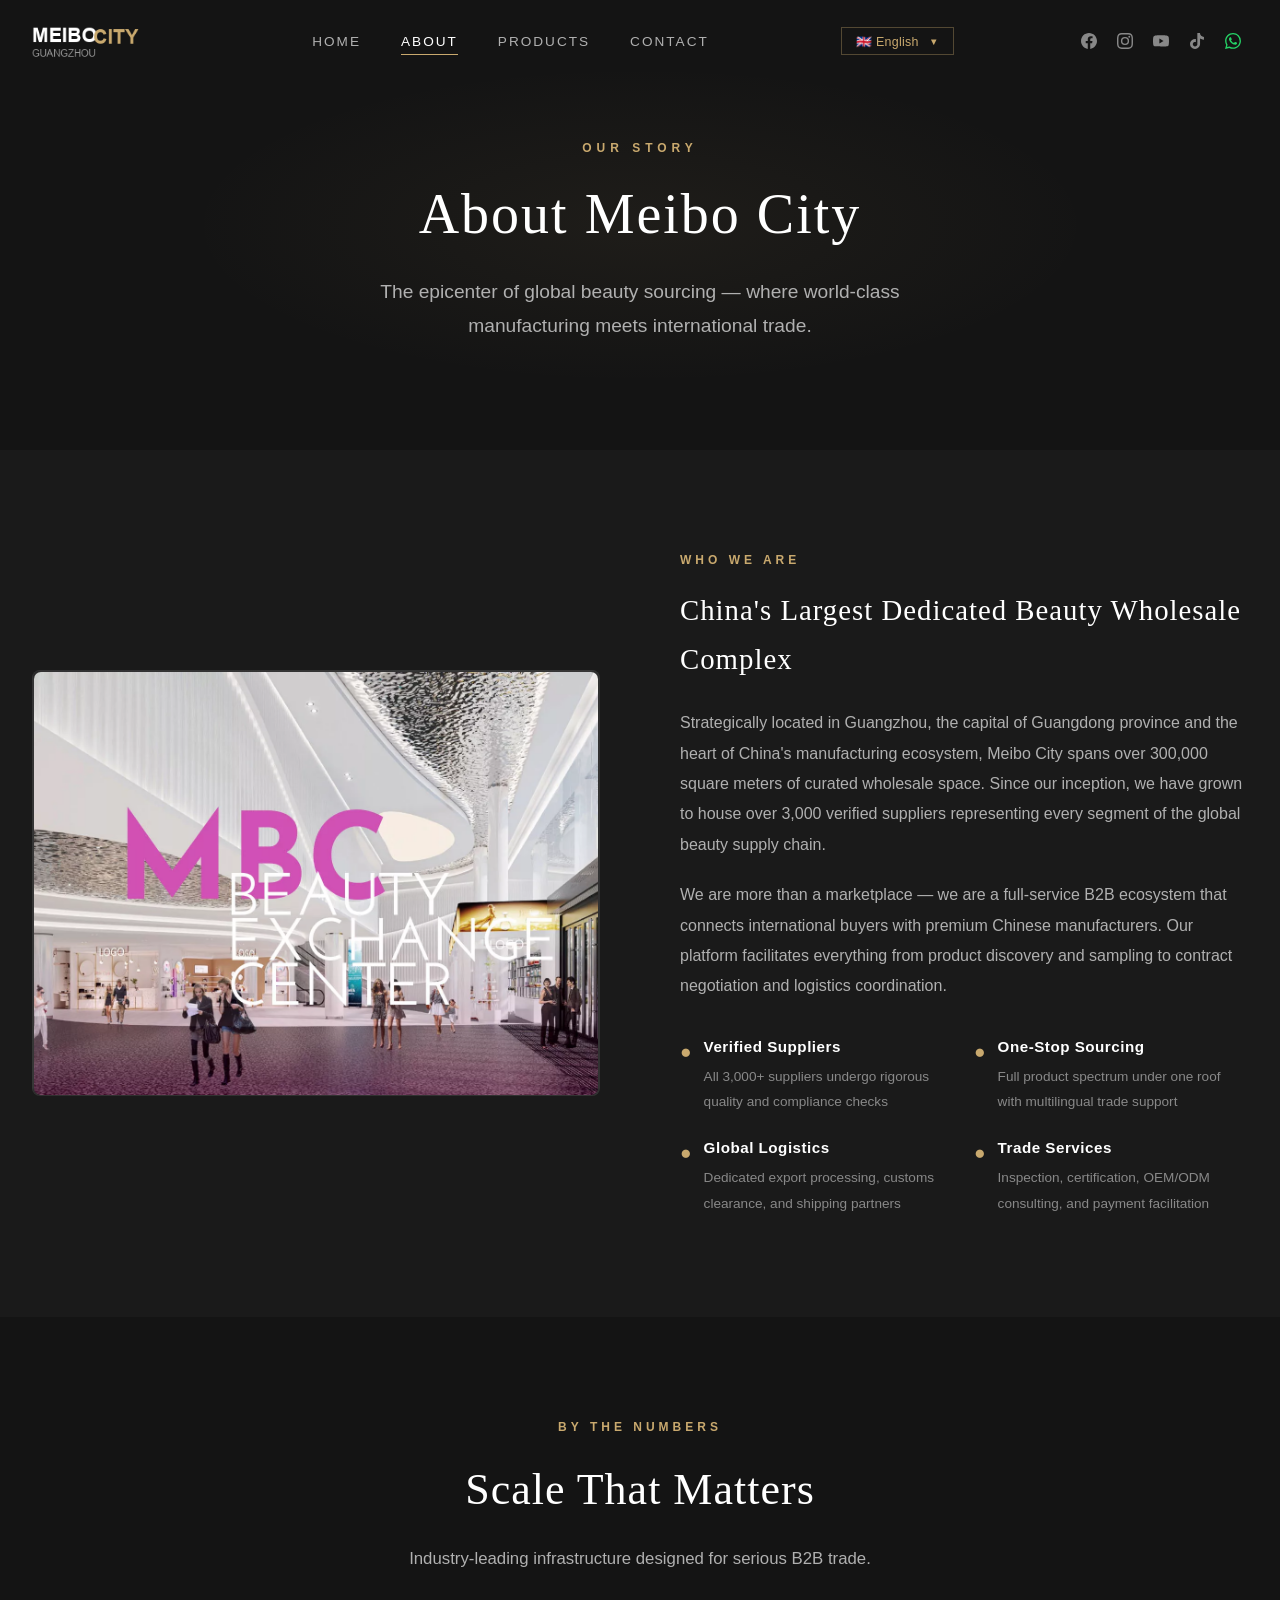
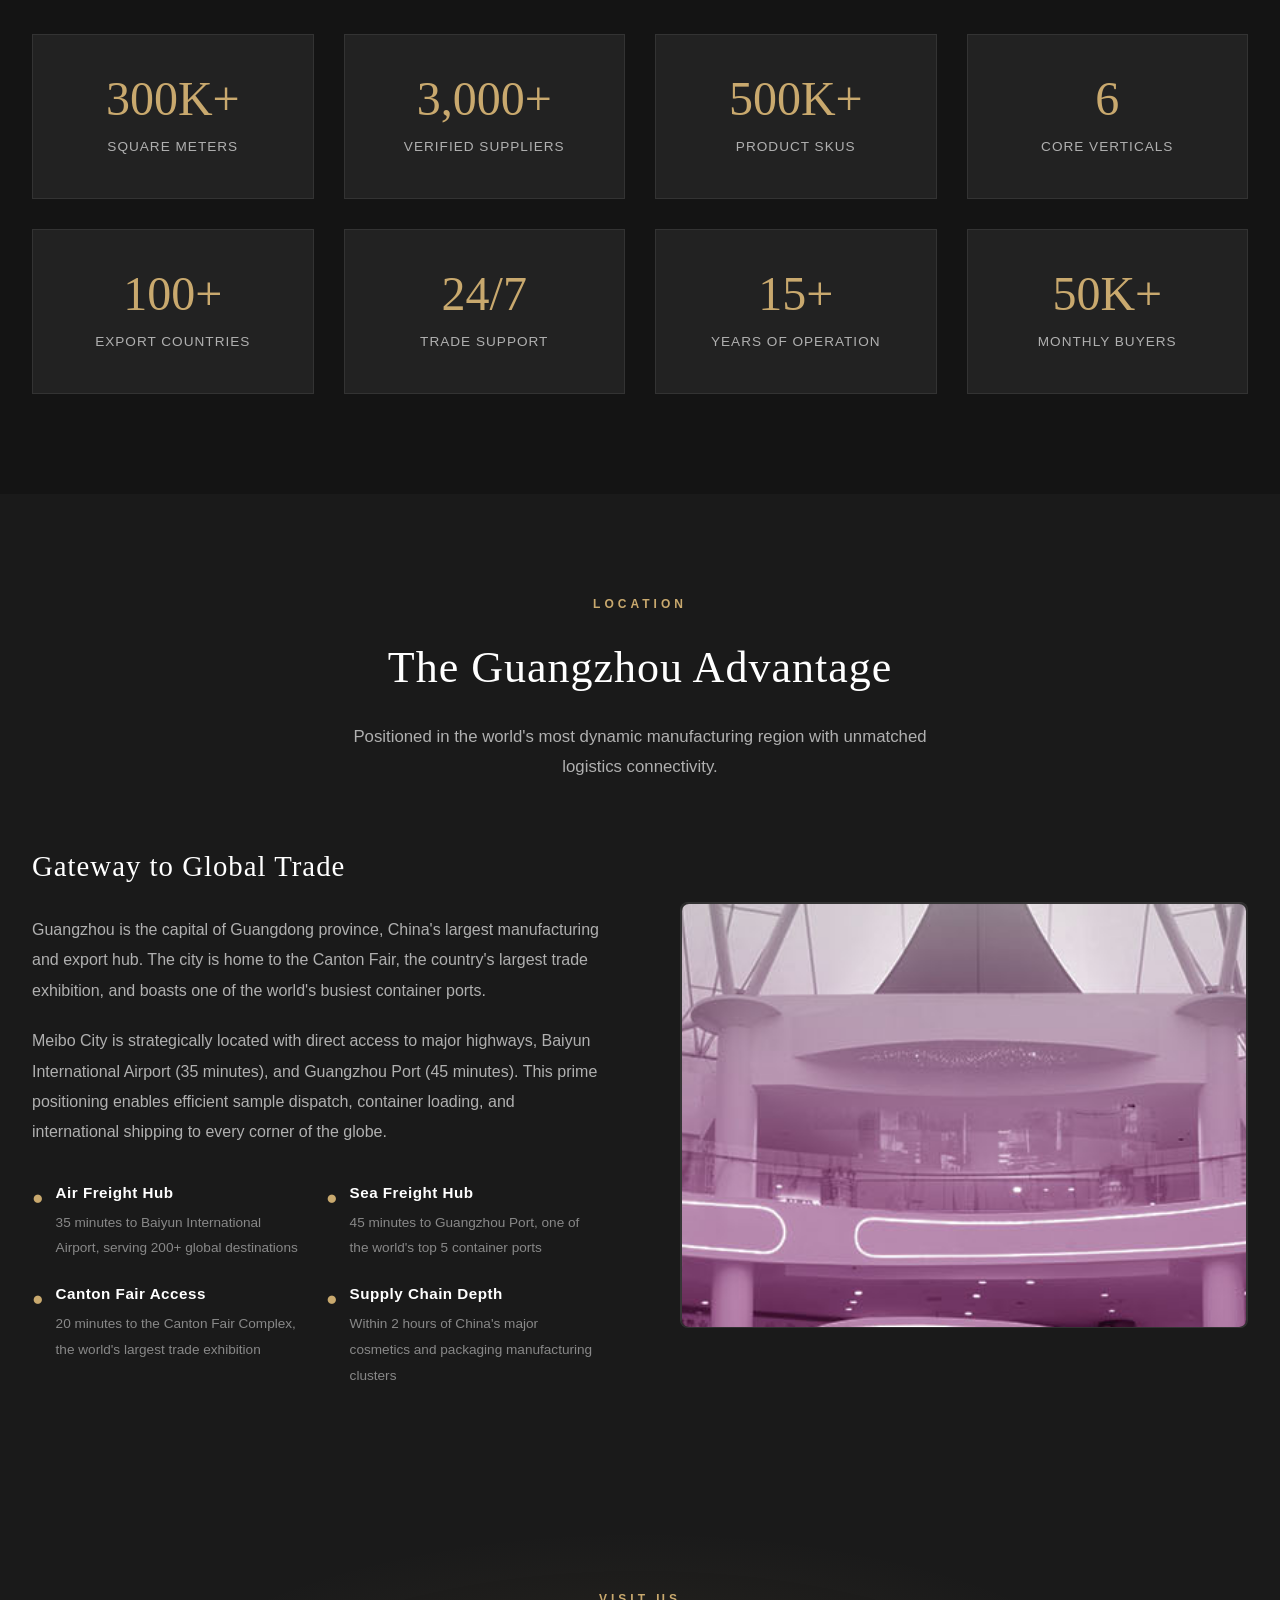
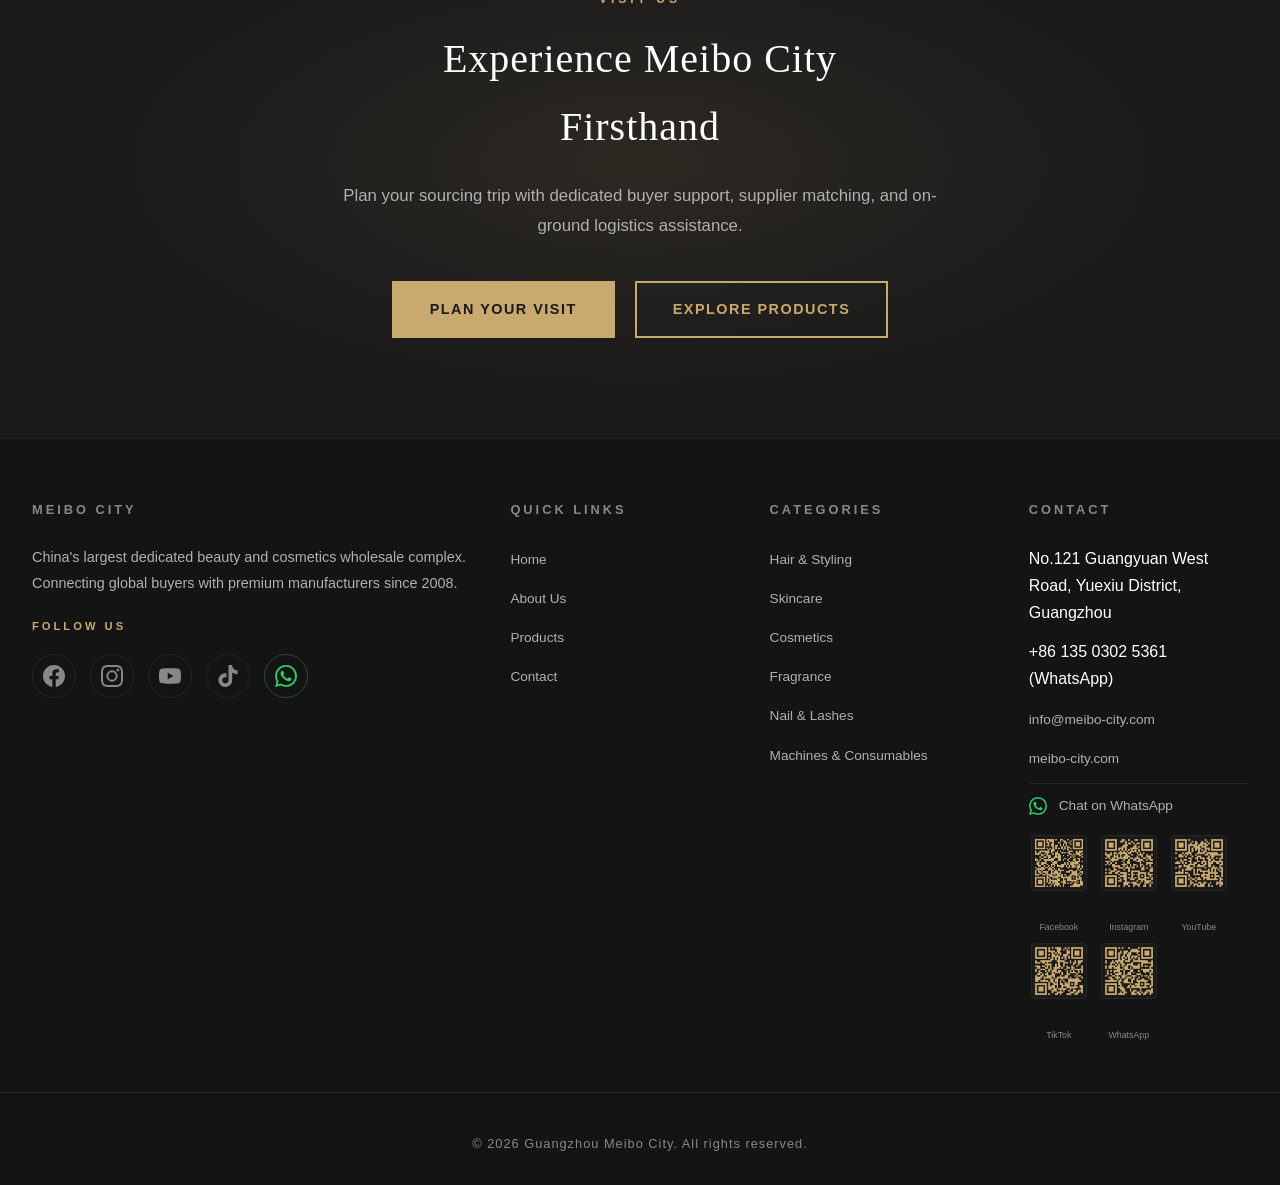
==== about.html @ 860bfc5b "Initial deploy" ====
<!DOCTYPE html>
<html lang="en">
<head>
  <meta charset="UTF-8">
  <meta name="viewport" content="width=device-width, initial-scale=1.0">
  <meta name="description" content="About Guangzhou Meibo City - China's largest beauty & cosmetics wholesale complex. Learn about our scale, location advantages, and global trade ecosystem.">
  <meta name="keywords" content="Meibo City about, Guangzhou beauty market, beauty wholesale complex, China cosmetics hub">
  <meta name="robots" content="index, follow">
  <link rel="canonical" href="https://meibo-city.com/about.html">

  <meta property="og:title" content="About Guangzhou Meibo City - Premier Beauty B2B Hub">
  <meta property="og:description" content="Learn about China's largest dedicated beauty wholesale complex. 300,000 sqm, 3,000+ suppliers, serving 100+ countries.">
  <meta property="og:url" content="https://meibo-city.com/about.html">
  <meta property="og:type" content="website">

  <meta name="twitter:card" content="summary_large_image">
  <meta name="twitter:title" content="About Guangzhou Meibo City">
  <meta name="twitter:description" content="China's largest beauty wholesale complex. 300,000 sqm, 3,000+ suppliers across all beauty verticals.">

  <script type="application/ld+json">
  {
    "@context": "https://schema.org",
    "@type": "AboutPage",
    "name": "About Guangzhou Meibo City",
    "url": "https://meibo-city.com/about.html",
    "description": "China's largest dedicated beauty and cosmetics wholesale complex.",
    "isPartOf": {
      "@type": "WebSite",
      "name": "Guangzhou Meibo City",
      "url": "https://meibo-city.com"
    },
    "sameAs": [
      "https://www.facebook.com/share/1E4ckV6qpv/?mibextid=wwXIfr",
      "https://www.instagram.com/meibocity?igsh=azI5anU0ZTc2cTl3&utm_source=qr",
      "https://youtube.com/@meibocity?si=f6Dp0Gw7u1G5l-f3",
      "https://www.tiktok.com/@meibocity?_r=1&_t=ZS-95cQSNsgq07",
      "https://wa.me/message/3232HV433SLJE1"
    ]
}
  </script>

  <title>About Us - Guangzhou Meibo City | China's Premier Beauty Wholesale Hub</title>
  <link rel="stylesheet" href="assets/css/style.css">
  <link rel="icon" type="image/png" href="assets/images/favicon.png">
</head>
<body>

  <header class="site-header">
    <div class="header-inner">
      <a href="index.html" class="logo"><img src="assets/images/logo.png" alt="MEIBO CITY Guangzhou" height="42"></a>
      <nav class="main-nav">
        <ul>
          <li><a href="index.html" data-i18n="nav.home">Home</a></li>
          <li><a href="about.html" class="active" data-i18n="nav.about">About</a></li>
          <li><a href="products.html" data-i18n="nav.products">Products</a></li>
          <li><a href="contact.html" data-i18n="nav.contact">Contact</a></li>
        </ul>
      </nav>
      <div id="lang-switcher" class="lang-switcher"></div>
      <div class="header-social">
          <a href="https://www.facebook.com/share/1E4ckV6qpv/?mibextid=wwXIfr" class="header-social-icon" target="_blank" rel="noopener noreferrer" aria-label="Facebook"><svg xmlns="http://www.w3.org/2000/svg" width="16" height="16" viewBox="0 0 24 24" fill="currentColor"><path d="M24 12.073c0-6.627-5.373-12-12-12s-12 5.373-12 12c0 5.99 4.388 10.954 10.125 11.854v-8.385H7.078v-3.47h3.047V9.43c0-3.007 1.792-4.669 4.533-4.669 1.312 0 2.686.235 2.686.235v2.953H15.83c-1.491 0-1.956.925-1.956 1.874v2.25h3.328l-.532 3.47h-2.796v8.385C19.612 23.027 24 18.062 24 12.073z"/></svg></a>
          <a href="https://www.instagram.com/meibocity?igsh=azI5anU0ZTc2cTl3&utm_source=qr" class="header-social-icon" target="_blank" rel="noopener noreferrer" aria-label="Instagram"><svg xmlns="http://www.w3.org/2000/svg" width="16" height="16" viewBox="0 0 24 24" fill="currentColor"><path d="M12 2.163c3.204 0 3.584.012 4.85.07 3.252.148 4.771 1.691 4.919 4.919.058 1.265.069 1.645.069 4.849 0 3.205-.012 3.584-.069 4.849-.149 3.225-1.664 4.771-4.919 4.919-1.266.058-1.644.07-4.85.07-3.204 0-3.584-.012-4.849-.07-3.26-.149-4.771-1.699-4.919-4.92-.058-1.265-.07-1.644-.07-4.849 0-3.204.013-3.583.07-4.849.149-3.227 1.664-4.771 4.919-4.919 1.266-.057 1.645-.069 4.849-.069zM12 0C8.741 0 8.333.014 7.053.072 2.695.272.273 2.69.073 7.052.014 8.333 0 8.741 0 12c0 3.259.014 3.668.072 4.948.2 4.358 2.618 6.78 6.98 6.98C8.333 23.986 8.741 24 12 24c3.259 0 3.668-.014 4.948-.072 4.354-.2 6.782-2.618 6.979-6.98.059-1.28.073-1.689.073-4.948 0-3.259-.014-3.667-.072-4.947-.196-4.354-2.617-6.78-6.979-6.98C15.668.014 15.259 0 12 0zm0 5.838a6.162 6.162 0 100 12.324 6.162 6.162 0 000-12.324zM12 16a4 4 0 110-8 4 4 0 010 8zm6.406-11.845a1.44 1.44 0 100 2.881 1.44 1.44 0 000-2.881z"/></svg></a>
          <a href="https://youtube.com/@meibocity?si=f6Dp0Gw7u1G5l-f3" class="header-social-icon" target="_blank" rel="noopener noreferrer" aria-label="Youtube"><svg xmlns="http://www.w3.org/2000/svg" width="16" height="16" viewBox="0 0 24 24" fill="currentColor"><path d="M23.498 6.186a3.016 3.016 0 00-2.122-2.136C19.505 3.545 12 3.545 12 3.545s-7.505 0-9.377.505A3.017 3.017 0 00.502 6.186C0 8.07 0 12 0 12s0 3.93.502 5.814a3.016 3.016 0 002.122 2.136c1.871.505 9.376.505 9.376.505s7.505 0 9.377-.505a3.015 3.015 0 002.122-2.136C24 15.93 24 12 24 12s0-3.93-.502-5.814zM9.545 15.568V8.432L15.818 12l-6.273 3.568z"/></svg></a>
          <a href="https://www.tiktok.com/@meibocity?_r=1&_t=ZS-95cQSNsgq07" class="header-social-icon" target="_blank" rel="noopener noreferrer" aria-label="Tiktok"><svg xmlns="http://www.w3.org/2000/svg" width="16" height="16" viewBox="0 0 24 24" fill="currentColor"><path d="M12.525.02c1.31-.02 2.61-.01 3.91-.02.08 1.53.63 3.09 1.75 4.17 1.12 1.11 2.7 1.62 4.24 1.79v4.03c-1.44-.05-2.89-.35-4.2-.97-.57-.26-1.1-.59-1.62-.93-.01 2.92.01 5.84-.02 8.75-.08 1.4-.54 2.79-1.35 3.94-1.31 1.92-3.58 3.17-5.91 3.21-1.43.08-2.86-.31-4.08-1.03-2.02-1.19-3.44-3.37-3.65-5.71-.02-.5-.03-1-.01-1.49.18-1.9 1.12-3.72 2.58-4.96 1.66-1.44 3.98-2.13 6.15-1.72.02 1.48-.04 2.96-.04 4.44-.99-.32-2.15-.23-3.02.37-.63.41-1.11 1.04-1.36 1.75-.21.51-.15 1.07-.14 1.61.24 1.64 1.82 3.02 3.5 2.87 1.12-.01 2.19-.66 2.77-1.61.19-.33.4-.67.41-1.06.1-1.79.06-3.57.07-5.36.01-4.03-.01-8.05.02-12.07z"/></svg></a>
          <a href="https://wa.me/message/3232HV433SLJE1" class="header-social-icon header-social-wa" target="_blank" rel="noopener noreferrer" aria-label="Whatsapp"><svg xmlns="http://www.w3.org/2000/svg" width="16" height="16" viewBox="0 0 24 24" fill="currentColor"><path d="M17.472 14.382c-.297-.149-1.758-.867-2.03-.967-.273-.099-.471-.148-.67.15-.197.297-.767.966-.94 1.164-.173.199-.347.223-.644.075-.297-.15-1.255-.463-2.39-1.475-.883-.788-1.48-1.761-1.653-2.059-.173-.297-.018-.458.13-.606.134-.133.298-.347.446-.52.149-.174.198-.298.298-.497.099-.198.05-.371-.025-.52-.075-.149-.669-1.612-.916-2.207-.242-.579-.487-.5-.669-.51-.173-.008-.371-.01-.57-.01-.198 0-.52.074-.792.372-.272.297-1.04 1.016-1.04 2.479 0 1.462 1.065 2.875 1.213 3.074.149.198 2.096 3.2 5.077 4.487.709.306 1.262.489 1.694.625.712.227 1.36.195 1.871.118.571-.085 1.758-.719 2.006-1.413.248-.694.248-1.289.173-1.413-.074-.124-.272-.198-.57-.347m-5.421 7.403h-.004a9.87 9.87 0 01-5.031-1.378l-.361-.214-3.741.982.998-3.648-.235-.374a9.86 9.86 0 01-1.51-5.26c.001-5.45 4.436-9.884 9.888-9.884 2.64 0 5.122 1.03 6.988 2.898a9.825 9.825 0 012.893 6.994c-.003 5.45-4.437 9.884-9.885 9.884m8.413-18.297A11.815 11.815 0 0012.05 0C5.495 0 .16 5.335.157 11.892c0 2.096.547 4.142 1.588 5.945L.057 24l6.305-1.654a11.882 11.882 0 005.683 1.448h.005c6.554 0 11.89-5.335 11.893-11.893a11.821 11.821 0 00-3.48-8.413z"/></svg></a>
      </div>
      <div class="menu-toggle">
        <span></span>
        <span></span>
        <span></span>
      </div>
    </div>
  </header>

  <section class="page-hero">
    <div class="hero-content">
      <p class="hero-tag" data-i18n="about.hero.tag">Our Story</p>
      <h1 class="hero-title" data-i18n="about.hero.title">About Meibo City</h1>
      <p class="hero-subtitle" data-i18n="about.hero.subtitle">
        The epicenter of global beauty sourcing &mdash; where world-class
        manufacturing meets international trade.
      </p>
    </div>
  </section>

  <section class="section-padding">
    <div class="container">
      <div class="about-intro">
        <div class="about-image reveal">
          <img src="assets/images/building-interior.jpg" alt="Meibo City Interior" class="about-image" loading="lazy" style="width:100%;height:auto;border-radius:8px;">
        </div>
        <div class="about-content reveal">
          <span class="section-tag" data-i18n="about.intro.tag">Who We Are</span>
          <h2 data-i18n="about.intro.title">China's Largest Dedicated Beauty Wholesale Complex</h2>
          <p data-i18n="about.intro.p1">
            Strategically located in Guangzhou, the capital of Guangdong province
            and the heart of China's manufacturing ecosystem, Meibo City spans over
            300,000 square meters of curated wholesale space. Since our inception,
            we have grown to house over 3,000 verified suppliers representing every
            segment of the global beauty supply chain.
          </p>
          <p data-i18n="about.intro.p2">
            We are more than a marketplace &mdash; we are a full-service B2B
            ecosystem that connects international buyers with premium Chinese
            manufacturers. Our platform facilitates everything from product discovery
            and sampling to contract negotiation and logistics coordination.
          </p>
          <div class="about-features">
            <div class="about-feature">
              <span class="feature-icon">&#9679;</span>
              <div class="feature-text">
                <h4 data-i18n="about.feature.verified">Verified Suppliers</h4>
                <p data-i18n="about.feature.verified.desc">All 3,000+ suppliers undergo rigorous quality and compliance checks</p>
              </div>
            </div>
            <div class="about-feature">
              <span class="feature-icon">&#9679;</span>
              <div class="feature-text">
                <h4 data-i18n="about.feature.sourcing">One-Stop Sourcing</h4>
                <p data-i18n="about.feature.sourcing.desc">Full product spectrum under one roof with multilingual trade support</p>
              </div>
            </div>
            <div class="about-feature">
              <span class="feature-icon">&#9679;</span>
              <div class="feature-text">
                <h4 data-i18n="about.feature.logistics">Global Logistics</h4>
                <p data-i18n="about.feature.logistics.desc">Dedicated export processing, customs clearance, and shipping partners</p>
              </div>
            </div>
            <div class="about-feature">
              <span class="feature-icon">&#9679;</span>
              <div class="feature-text">
                <h4 data-i18n="about.feature.trade">Trade Services</h4>
                <p data-i18n="about.feature.trade.desc">Inspection, certification, OEM/ODM consulting, and payment facilitation</p>
              </div>
            </div>
          </div>
        </div>
      </div>
    </div>
  </section>

  <section class="section-padding" style="background-color: var(--bg-secondary);">
    <div class="container">
      <div class="section-header reveal">
        <span class="section-tag" data-i18n="about.numbers.tag">By the Numbers</span>
        <h2 class="section-title" data-i18n="about.numbers.title">Scale That Matters</h2>
        <p class="section-subtitle" data-i18n="about.numbers.subtitle">
          Industry-leading infrastructure designed for serious B2B trade.
        </p>
      </div>
      <div class="advantage-grid">
        <div class="advantage-card reveal">
          <div class="advantage-number">300K+</div>
          <div class="advantage-label" data-i18n="about.num.sqm">Square Meters</div>
        </div>
        <div class="advantage-card reveal">
          <div class="advantage-number">3,000+</div>
          <div class="advantage-label" data-i18n="about.num.suppliers">Verified Suppliers</div>
        </div>
        <div class="advantage-card reveal">
          <div class="advantage-number">500K+</div>
          <div class="advantage-label" data-i18n="about.num.sku">Product SKUs</div>
        </div>
        <div class="advantage-card reveal">
          <div class="advantage-number">6</div>
          <div class="advantage-label" data-i18n="about.num.verticals">Core Verticals</div>
        </div>
        <div class="advantage-card reveal">
          <div class="advantage-number">100+</div>
          <div class="advantage-label" data-i18n="about.num.countries">Export Countries</div>
        </div>
        <div class="advantage-card reveal">
          <div class="advantage-number">24/7</div>
          <div class="advantage-label" data-i18n="about.num.support">Trade Support</div>
        </div>
        <div class="advantage-card reveal">
          <div class="advantage-number">15+</div>
          <div class="advantage-label" data-i18n="about.num.years">Years of Operation</div>
        </div>
        <div class="advantage-card reveal">
          <div class="advantage-number">50K+</div>
          <div class="advantage-label" data-i18n="about.num.buyers">Monthly Buyers</div>
        </div>
      </div>
    </div>
  </section>

  <section class="section-padding">
    <div class="container">
      <div class="section-header reveal">
        <span class="section-tag" data-i18n="about.location.tag">Location</span>
        <h2 class="section-title" data-i18n="about.location.title">The Guangzhou Advantage</h2>
        <p class="section-subtitle" data-i18n="about.location.subtitle">
          Positioned in the world's most dynamic manufacturing region with
          unmatched logistics connectivity.
        </p>
      </div>
      <div class="about-intro">
        <div class="about-content reveal">
          <h2 data-i18n="about.location.heading">Gateway to Global Trade</h2>
          <p data-i18n="about.location.p1">
            Guangzhou is the capital of Guangdong province, China's largest
            manufacturing and export hub. The city is home to the Canton Fair,
            the country's largest trade exhibition, and boasts one of the world's
            busiest container ports.
          </p>
          <p data-i18n="about.location.p2">
            Meibo City is strategically located with direct access to major
            highways, Baiyun International Airport (35 minutes), and Guangzhou
            Port (45 minutes). This prime positioning enables efficient sample
            dispatch, container loading, and international shipping to every
            corner of the globe.
          </p>
          <div class="about-features">
            <div class="about-feature">
              <span class="feature-icon">&#9679;</span>
              <div class="feature-text">
                <h4 data-i18n="about.loc.air">Air Freight Hub</h4>
                <p data-i18n="about.loc.air.desc">35 minutes to Baiyun International Airport, serving 200+ global destinations</p>
              </div>
            </div>
            <div class="about-feature">
              <span class="feature-icon">&#9679;</span>
              <div class="feature-text">
                <h4 data-i18n="about.loc.sea">Sea Freight Hub</h4>
                <p data-i18n="about.loc.sea.desc">45 minutes to Guangzhou Port, one of the world's top 5 container ports</p>
              </div>
            </div>
            <div class="about-feature">
              <span class="feature-icon">&#9679;</span>
              <div class="feature-text">
                <h4 data-i18n="about.loc.canton">Canton Fair Access</h4>
                <p data-i18n="about.loc.canton.desc">20 minutes to the Canton Fair Complex, the world's largest trade exhibition</p>
              </div>
            </div>
            <div class="about-feature">
              <span class="feature-icon">&#9679;</span>
              <div class="feature-text">
                <h4 data-i18n="about.loc.supply">Supply Chain Depth</h4>
                <p data-i18n="about.loc.supply.desc">Within 2 hours of China's major cosmetics and packaging manufacturing clusters</p>
              </div>
            </div>
          </div>
        </div>
        <div class="about-image reveal">
          <img src="assets/images/building-architecture.jpg" alt="Meibo City Architecture" class="about-image" loading="lazy" style="width:100%;height:auto;border-radius:8px;">
        </div>
      </div>
    </div>
  </section>

  <section class="cta-section">
    <div class="container reveal">
      <span class="section-tag" data-i18n="about.cta.tag">Visit Us</span>
      <h2 class="section-title" data-i18n="about.cta.title">Experience Meibo City<br>Firsthand</h2>
      <p class="section-subtitle" data-i18n="about.cta.subtitle">
        Plan your sourcing trip with dedicated buyer support, supplier matching,
        and on-ground logistics assistance.
      </p>
      <div class="cta-buttons">
        <a href="contact.html" class="btn btn-gold" data-i18n="about.cta.btn1">Plan Your Visit</a>
        <a href="products.html" class="btn btn-outline-gold" data-i18n="about.cta.btn2">Explore Products</a>
      </div>
    </div>
  </section>

  <footer class="site-footer">
    <div class="footer-grid">
      <div class="footer-col">
        <h4 data-i18n="footer.about.title">Meibo City</h4>
        <p data-i18n="footer.about.desc">
          China's largest dedicated beauty and cosmetics wholesale complex.
          Connecting global buyers with premium manufacturers since 2008.
        </p>
        <div class="footer-social">
          <span class="footer-follow-label">Follow Us</span>
          <a href="https://www.facebook.com/share/1E4ckV6qpv/?mibextid=wwXIfr" class="footer-social-icon" target="_blank" rel="noopener noreferrer" aria-label="Facebook"><svg xmlns="http://www.w3.org/2000/svg" width="22" height="22" viewBox="0 0 24 24" fill="currentColor"><path d="M24 12.073c0-6.627-5.373-12-12-12s-12 5.373-12 12c0 5.99 4.388 10.954 10.125 11.854v-8.385H7.078v-3.47h3.047V9.43c0-3.007 1.792-4.669 4.533-4.669 1.312 0 2.686.235 2.686.235v2.953H15.83c-1.491 0-1.956.925-1.956 1.874v2.25h3.328l-.532 3.47h-2.796v8.385C19.612 23.027 24 18.062 24 12.073z"/></svg></a>
          <a href="https://www.instagram.com/meibocity?igsh=azI5anU0ZTc2cTl3&utm_source=qr" class="footer-social-icon" target="_blank" rel="noopener noreferrer" aria-label="Instagram"><svg xmlns="http://www.w3.org/2000/svg" width="22" height="22" viewBox="0 0 24 24" fill="currentColor"><path d="M12 2.163c3.204 0 3.584.012 4.85.07 3.252.148 4.771 1.691 4.919 4.919.058 1.265.069 1.645.069 4.849 0 3.205-.012 3.584-.069 4.849-.149 3.225-1.664 4.771-4.919 4.919-1.266.058-1.644.07-4.85.07-3.204 0-3.584-.012-4.849-.07-3.26-.149-4.771-1.699-4.919-4.92-.058-1.265-.07-1.644-.07-4.849 0-3.204.013-3.583.07-4.849.149-3.227 1.664-4.771 4.919-4.919 1.266-.057 1.645-.069 4.849-.069zM12 0C8.741 0 8.333.014 7.053.072 2.695.272.273 2.69.073 7.052.014 8.333 0 8.741 0 12c0 3.259.014 3.668.072 4.948.2 4.358 2.618 6.78 6.98 6.98C8.333 23.986 8.741 24 12 24c3.259 0 3.668-.014 4.948-.072 4.354-.2 6.782-2.618 6.979-6.98.059-1.28.073-1.689.073-4.948 0-3.259-.014-3.667-.072-4.947-.196-4.354-2.617-6.78-6.979-6.98C15.668.014 15.259 0 12 0zm0 5.838a6.162 6.162 0 100 12.324 6.162 6.162 0 000-12.324zM12 16a4 4 0 110-8 4 4 0 010 8zm6.406-11.845a1.44 1.44 0 100 2.881 1.44 1.44 0 000-2.881z"/></svg></a>
          <a href="https://youtube.com/@meibocity?si=f6Dp0Gw7u1G5l-f3" class="footer-social-icon" target="_blank" rel="noopener noreferrer" aria-label="Youtube"><svg xmlns="http://www.w3.org/2000/svg" width="22" height="22" viewBox="0 0 24 24" fill="currentColor"><path d="M23.498 6.186a3.016 3.016 0 00-2.122-2.136C19.505 3.545 12 3.545 12 3.545s-7.505 0-9.377.505A3.017 3.017 0 00.502 6.186C0 8.07 0 12 0 12s0 3.93.502 5.814a3.016 3.016 0 002.122 2.136c1.871.505 9.376.505 9.376.505s7.505 0 9.377-.505a3.015 3.015 0 002.122-2.136C24 15.93 24 12 24 12s0-3.93-.502-5.814zM9.545 15.568V8.432L15.818 12l-6.273 3.568z"/></svg></a>
          <a href="https://www.tiktok.com/@meibocity?_r=1&_t=ZS-95cQSNsgq07" class="footer-social-icon" target="_blank" rel="noopener noreferrer" aria-label="Tiktok"><svg xmlns="http://www.w3.org/2000/svg" width="22" height="22" viewBox="0 0 24 24" fill="currentColor"><path d="M12.525.02c1.31-.02 2.61-.01 3.91-.02.08 1.53.63 3.09 1.75 4.17 1.12 1.11 2.7 1.62 4.24 1.79v4.03c-1.44-.05-2.89-.35-4.2-.97-.57-.26-1.1-.59-1.62-.93-.01 2.92.01 5.84-.02 8.75-.08 1.4-.54 2.79-1.35 3.94-1.31 1.92-3.58 3.17-5.91 3.21-1.43.08-2.86-.31-4.08-1.03-2.02-1.19-3.44-3.37-3.65-5.71-.02-.5-.03-1-.01-1.49.18-1.9 1.12-3.72 2.58-4.96 1.66-1.44 3.98-2.13 6.15-1.72.02 1.48-.04 2.96-.04 4.44-.99-.32-2.15-.23-3.02.37-.63.41-1.11 1.04-1.36 1.75-.21.51-.15 1.07-.14 1.61.24 1.64 1.82 3.02 3.5 2.87 1.12-.01 2.19-.66 2.77-1.61.19-.33.4-.67.41-1.06.1-1.79.06-3.57.07-5.36.01-4.03-.01-8.05.02-12.07z"/></svg></a>
          <a href="https://wa.me/message/3232HV433SLJE1" class="footer-social-icon footer-social-wa" target="_blank" rel="noopener noreferrer" aria-label="Whatsapp"><svg xmlns="http://www.w3.org/2000/svg" width="22" height="22" viewBox="0 0 24 24" fill="currentColor"><path d="M17.472 14.382c-.297-.149-1.758-.867-2.03-.967-.273-.099-.471-.148-.67.15-.197.297-.767.966-.94 1.164-.173.199-.347.223-.644.075-.297-.15-1.255-.463-2.39-1.475-.883-.788-1.48-1.761-1.653-2.059-.173-.297-.018-.458.13-.606.134-.133.298-.347.446-.52.149-.174.198-.298.298-.497.099-.198.05-.371-.025-.52-.075-.149-.669-1.612-.916-2.207-.242-.579-.487-.5-.669-.51-.173-.008-.371-.01-.57-.01-.198 0-.52.074-.792.372-.272.297-1.04 1.016-1.04 2.479 0 1.462 1.065 2.875 1.213 3.074.149.198 2.096 3.2 5.077 4.487.709.306 1.262.489 1.694.625.712.227 1.36.195 1.871.118.571-.085 1.758-.719 2.006-1.413.248-.694.248-1.289.173-1.413-.074-.124-.272-.198-.57-.347m-5.421 7.403h-.004a9.87 9.87 0 01-5.031-1.378l-.361-.214-3.741.982.998-3.648-.235-.374a9.86 9.86 0 01-1.51-5.26c.001-5.45 4.436-9.884 9.888-9.884 2.64 0 5.122 1.03 6.988 2.898a9.825 9.825 0 012.893 6.994c-.003 5.45-4.437 9.884-9.885 9.884m8.413-18.297A11.815 11.815 0 0012.05 0C5.495 0 .16 5.335.157 11.892c0 2.096.547 4.142 1.588 5.945L.057 24l6.305-1.654a11.882 11.882 0 005.683 1.448h.005c6.554 0 11.89-5.335 11.893-11.893a11.821 11.821 0 00-3.48-8.413z"/></svg></a>
        </div>
      </div>
      <div class="footer-col">
        <h4 data-i18n="footer.quick.title">Quick Links</h4>
        <ul>
          <li><a href="index.html" data-i18n="footer.quick.home">Home</a></li>
          <li><a href="about.html" data-i18n="footer.quick.about">About Us</a></li>
          <li><a href="products.html" data-i18n="footer.quick.products">Products</a></li>
          <li><a href="contact.html" data-i18n="footer.quick.contact">Contact</a></li>
        </ul>
      </div>
      <div class="footer-col">
        <h4 data-i18n="footer.cat.title">Categories</h4>
        <ul>
          <li><a href="products.html" data-i18n="footer.cat.hair">Hair &amp; Styling</a></li>
          <li><a href="products.html" data-i18n="footer.cat.skincare">Skincare</a></li>
          <li><a href="products.html" data-i18n="footer.cat.cosmetics">Cosmetics</a></li>
          <li><a href="products.html" data-i18n="footer.cat.fragrance">Fragrance</a></li>
          <li><a href="products.html" data-i18n="footer.cat.nail">Nail &amp; Lashes</a></li>
          <li><a href="products.html" data-i18n="footer.cat.machines">Machines &amp; Consumables</a></li>
        </ul>
      </div>
      <div class="footer-col">
        <h4 data-i18n="footer.contact.title">Contact</h4>
        <ul>
          <li data-i18n="footer.contact.address">No.121 Guangyuan West Road, Yuexiu District, Guangzhou</li>
          <li><span data-i18n="footer.contact.phone">+86 135 0302 5361 (WhatsApp)</span></li>
          <li><a href="mailto:info@meibo-city.com" data-i18n="footer.contact.email">info@meibo-city.com</a></li>
          <li><a href="https://meibo-city.com">meibo-city.com</a></li>
          <li class="footer-wa-contact">
            <a href="https://wa.me/message/3232HV433SLJE1" target="_blank" rel="noopener noreferrer">
              <svg xmlns="http://www.w3.org/2000/svg" width="18" height="18" viewBox="0 0 24 24" fill="#25D366" style="vertical-align:middle;margin-right:6px;"><path d="M17.472 14.382c-.297-.149-1.758-.867-2.03-.967-.273-.099-.471-.148-.67.15-.197.297-.767.966-.94 1.164-.173.199-.347.223-.644.075-.297-.15-1.255-.463-2.39-1.475-.883-.788-1.48-1.761-1.653-2.059-.173-.297-.018-.458.13-.606.134-.133.298-.347.446-.52.149-.174.198-.298.298-.497.099-.198.05-.371-.025-.52-.075-.149-.669-1.612-.916-2.207-.242-.579-.487-.5-.669-.51-.173-.008-.371-.01-.57-.01-.198 0-.52.074-.792.372-.272.297-1.04 1.016-1.04 2.479 0 1.462 1.065 2.875 1.213 3.074.149.198 2.096 3.2 5.077 4.487.709.306 1.262.489 1.694.625.712.227 1.36.195 1.871.118.571-.085 1.758-.719 2.006-1.413.248-.694.248-1.289.173-1.413-.074-.124-.272-.198-.57-.347m-5.421 7.403h-.004a9.87 9.87 0 01-5.031-1.378l-.361-.214-3.741.982.998-3.648-.235-.374a9.86 9.86 0 01-1.51-5.26c.001-5.45 4.436-9.884 9.888-9.884 2.64 0 5.122 1.03 6.988 2.898a9.825 9.825 0 012.893 6.994c-.003 5.45-4.437 9.884-9.885 9.884m8.413-18.297A11.815 11.815 0 0012.05 0C5.495 0 .16 5.335.157 11.892c0 2.096.547 4.142 1.588 5.945L.057 24l6.305-1.654a11.882 11.882 0 005.683 1.448h.005c6.554 0 11.89-5.335 11.893-11.893a11.821 11.821 0 00-3.48-8.413z"/></svg>
              Chat on WhatsApp
            </a>
          </li>
          <li style="margin-top:12px;">
            <div class="footer-qr-grid">
              <div class="footer-qr-item"><img src="assets/images/qr-facebook.png" alt="Facebook QR"><br><small>Facebook</small></div>
              <div class="footer-qr-item"><img src="assets/images/qr-instagram.png" alt="Instagram QR"><br><small>Instagram</small></div>
              <div class="footer-qr-item"><img src="assets/images/qr-youtube.png" alt="YouTube QR"><br><small>YouTube</small></div>
              <div class="footer-qr-item"><img src="assets/images/qr-tiktok.png" alt="TikTok QR"><br><small>TikTok</small></div>
              <div class="footer-qr-item"><img src="assets/images/qr-whatsapp.png" alt="WhatsApp QR"><br><small>WhatsApp</small></div>
            </div>
          </li>
        </ul>
      </div>
    </div>
    <div class="footer-bottom">
      <p data-i18n="footer.copyright">&copy; 2026 Guangzhou Meibo City. All rights reserved.</p>
    </div>
  </footer>

  <script src="assets/js/i18n.js"></script>
  <script src="assets/js/main.js"></script>
</body>
</html>
---- assets/css/style.css ----
/* ============================================================
   Guangzhou Meibo City - Premium B2B Foreign Trade Website
   Color Scheme: Dark (#1a1a1a) + Gold (#c9a96e) + White (#fff)
   ============================================================ */

/* --- CSS Variables --- */
:root {
  --bg-primary: #1a1a1a;
  --bg-secondary: #141414;
  --bg-card: #222222;
  --bg-card-hover: #2a2a2a;
  --gold: #c9a96e;
  --gold-light: #d4b87a;
  --gold-dark: #a88a4e;
  --text-primary: #ffffff;
  --text-secondary: #b0b0b0;
  --text-muted: #888888;
  --border-subtle: rgba(255, 255, 255, 0.08);
  --border-gold: rgba(201, 169, 110, 0.3);
  --transition-smooth: 0.4s cubic-bezier(0.25, 0.46, 0.45, 0.94);
  --font-heading: 'Georgia', 'Times New Roman', serif;
  --font-body: 'Segoe UI', 'Helvetica Neue', Arial, sans-serif;
  --max-width: 1280px;
}

/* --- Reset & Base --- */
*, *::before, *::after {
  margin: 0;
  padding: 0;
  box-sizing: border-box;
}

html {
  scroll-behavior: smooth;
  font-size: 16px;
}

body {
  font-family: var(--font-body);
  background-color: var(--bg-primary);
  color: var(--text-primary);
  line-height: 1.7;
  -webkit-font-smoothing: antialiased;
  -moz-osx-font-smoothing: grayscale;
  overflow-x: hidden;
}

a {
  text-decoration: none;
  color: inherit;
  transition: color var(--transition-smooth);
}

a:hover {
  color: var(--gold);
}

img {
  max-width: 100%;
  display: block;
}

ul {
  list-style: none;
}

.container {
  max-width: var(--max-width);
  margin: 0 auto;
  padding: 0 2rem;
}

/* --- Utility Classes --- */
.section-padding {
  padding: 100px 0;
}

.section-header {
  text-align: center;
  margin-bottom: 60px;
}

.section-tag {
  font-family: var(--font-body);
  font-size: 0.75rem;
  font-weight: 600;
  text-transform: uppercase;
  letter-spacing: 4px;
  color: var(--gold);
  margin-bottom: 16px;
  display: block;
}

.section-title {
  font-family: var(--font-heading);
  font-size: 2.75rem;
  font-weight: 400;
  letter-spacing: 1px;
  color: var(--text-primary);
  margin-bottom: 16px;
}

.section-subtitle {
  font-size: 1.05rem;
  color: var(--text-secondary);
  max-width: 600px;
  margin: 0 auto;
  line-height: 1.8;
}

.gold-text {
  color: var(--gold);
}

.btn {
  display: inline-block;
  padding: 14px 36px;
  font-size: 0.9rem;
  font-weight: 600;
  letter-spacing: 1.5px;
  text-transform: uppercase;
  border: 2px solid transparent;
  cursor: pointer;
  transition: all var(--transition-smooth);
  position: relative;
  overflow: hidden;
}

.btn-gold {
  background-color: var(--gold);
  color: var(--bg-primary);
  border-color: var(--gold);
}

.btn-gold:hover {
  background-color: var(--gold-light);
  border-color: var(--gold-light);
  color: var(--bg-primary);
}

.btn-outline {
  background: transparent;
  color: var(--text-primary);
  border-color: rgba(255, 255, 255, 0.4);
}

.btn-outline:hover {
  border-color: var(--gold);
  color: var(--gold);
}

.btn-outline-gold {
  background: transparent;
  color: var(--gold);
  border-color: var(--gold);
}

.btn-outline-gold:hover {
  background: var(--gold);
  color: var(--bg-primary);
}

/* --- Header / Navigation --- */
.site-header {
  position: fixed;
  top: 0;
  left: 0;
  width: 100%;
  z-index: 1000;
  padding: 20px 0;
  transition: all var(--transition-smooth);
}

.site-header.scrolled {
  background-color: rgba(20, 20, 20, 0.95);
  backdrop-filter: blur(20px);
  -webkit-backdrop-filter: blur(20px);
  padding: 12px 0;
  box-shadow: 0 2px 30px rgba(0, 0, 0, 0.5);
}

.header-inner {
  display: flex;
  justify-content: space-between;
  align-items: center;
  max-width: var(--max-width);
  margin: 0 auto;
  padding: 0 2rem;
}

.logo {
  font-family: var(--font-heading);
  font-size: 1.5rem;
  letter-spacing: 3px;
  color: var(--text-primary);
  transition: color var(--transition-smooth);
  display: flex;
  align-items: center;
}

.logo img {
  height: 42px;
  width: auto;
  display: block;
}

.logo:hover {
  color: var(--gold);
}

.logo .logo-gold {
  color: var(--gold);
}

.main-nav ul {
  display: flex;
  gap: 40px;
}

.main-nav a {
  font-size: 0.85rem;
  font-weight: 500;
  letter-spacing: 2px;
  text-transform: uppercase;
  color: var(--text-secondary);
  position: relative;
  padding: 4px 0;
}

.main-nav a::after {
  content: '';
  position: absolute;
  bottom: -2px;
  left: 0;
  width: 0;
  height: 1px;
  background-color: var(--gold);
  transition: width var(--transition-smooth);
}

.main-nav a:hover,
.main-nav a.active {
  color: var(--text-primary);
}

.main-nav a:hover::after,
.main-nav a.active::after {
  width: 100%;
}

/* Mobile Menu Toggle */
.menu-toggle {
  display: none;
  flex-direction: column;
  gap: 5px;
  cursor: pointer;
  z-index: 1001;
}

.menu-toggle span {
  display: block;
  width: 28px;
  height: 2px;
  background-color: var(--text-primary);
  transition: all 0.3s ease;
}

.menu-toggle.active span:nth-child(1) {
  transform: rotate(45deg) translate(5px, 5px);
}

.menu-toggle.active span:nth-child(2) {
  opacity: 0;
}

.menu-toggle.active span:nth-child(3) {
  transform: rotate(-45deg) translate(5px, -5px);
}

/* --- Hero Section --- */
.hero {
  min-height: 100vh;
  display: flex;
  align-items: center;
  justify-content: center;
  position: relative;
  background:
    radial-gradient(ellipse at 30% 50%, rgba(201, 169, 110, 0.08) 0%, transparent 50%),
    radial-gradient(ellipse at 70% 30%, rgba(201, 169, 110, 0.05) 0%, transparent 50%),
    var(--bg-primary);
  text-align: center;
  overflow: hidden;
}

/* Hero with background image from Chinese site */
.hero-bg {
  background:
    radial-gradient(ellipse at 30% 50%, rgba(201, 169, 110, 0.06) 0%, transparent 50%),
    radial-gradient(ellipse at 70% 30%, rgba(201, 169, 110, 0.04) 0%, transparent 50%),
    linear-gradient(180deg, rgba(10,10,12,0.75) 0%, rgba(10,10,12,0.6) 50%, rgba(10,10,12,0.85) 100%),
    url('../images/banner-hero.jpg') center/cover no-repeat;
}

.hero-bg::before {
  content: '';
  position: absolute;
  top: 0;
  left: 0;
  width: 100%;
  height: 100%;
  background: linear-gradient(180deg, transparent 60%, var(--bg-primary) 100%);
  pointer-events: none;
  z-index: 1;
}

.hero-bg .hero-content {
  z-index: 3;
}

.hero-bg .hero-scroll {
  z-index: 3;
}

.hero::before {
  content: '';
  position: absolute;
  top: 0;
  left: 0;
  width: 100%;
  height: 100%;
  background:
    linear-gradient(180deg, transparent 60%, var(--bg-primary) 100%),
    repeating-linear-gradient(
      0deg,
      transparent,
      transparent 2px,
      rgba(255, 255, 255, 0.01) 2px,
      rgba(255, 255, 255, 0.01) 4px
    );
  pointer-events: none;
}

.hero-content {
  position: relative;
  z-index: 2;
  max-width: 800px;
  padding: 0 2rem;
}

.hero-tag {
  font-size: 0.75rem;
  font-weight: 600;
  letter-spacing: 5px;
  text-transform: uppercase;
  color: var(--gold);
  margin-bottom: 24px;
  opacity: 0;
  animation: fadeInUp 0.8s ease 0.2s forwards;
}

.hero-title {
  font-family: var(--font-heading);
  font-size: 4.5rem;
  font-weight: 400;
  line-height: 1.15;
  letter-spacing: 2px;
  color: var(--text-primary);
  margin-bottom: 28px;
  opacity: 0;
  animation: fadeInUp 0.8s ease 0.4s forwards;
}

.hero-subtitle {
  font-size: 1.2rem;
  color: var(--text-secondary);
  line-height: 1.8;
  margin-bottom: 48px;
  max-width: 600px;
  margin-left: auto;
  margin-right: auto;
  opacity: 0;
  animation: fadeInUp 0.8s ease 0.6s forwards;
}

.hero-cta {
  opacity: 0;
  animation: fadeInUp 0.8s ease 0.8s forwards;
}

.hero-cta .btn {
  margin: 0 10px;
}

.hero-scroll {
  position: absolute;
  bottom: 40px;
  left: 50%;
  transform: translateX(-50%);
  display: flex;
  flex-direction: column;
  align-items: center;
  gap: 8px;
  opacity: 0;
  animation: fadeIn 1s ease 1.2s forwards;
}

.hero-scroll span {
  font-size: 0.65rem;
  letter-spacing: 3px;
  text-transform: uppercase;
  color: var(--text-muted);
}

.hero-scroll .line {
  width: 1px;
  height: 40px;
  background: linear-gradient(180deg, var(--gold), transparent);
  animation: scrollLine 2s ease-in-out infinite;
}

/* --- Stats Section --- */
.stats-section {
  padding: 80px 0;
  background-color: var(--bg-secondary);
  border-top: 1px solid var(--border-subtle);
  border-bottom: 1px solid var(--border-subtle);
}

.stats-grid {
  display: grid;
  grid-template-columns: repeat(4, 1fr);
  gap: 40px;
  max-width: var(--max-width);
  margin: 0 auto;
  padding: 0 2rem;
}

.stat-item {
  text-align: center;
}

.stat-number {
  font-family: var(--font-heading);
  font-size: 3rem;
  color: var(--gold);
  line-height: 1;
  margin-bottom: 8px;
}

.stat-plus {
  font-size: 1.5rem;
  color: var(--gold);
}

.stat-label {
  font-size: 0.85rem;
  color: var(--text-secondary);
  letter-spacing: 1px;
  text-transform: uppercase;
}

/* --- Category Section --- */
.categories-grid {
  display: grid;
  grid-template-columns: repeat(3, 1fr);
  gap: 30px;
  max-width: var(--max-width);
  margin: 0 auto;
  padding: 0 2rem;
}

.category-card {
  background-color: var(--bg-card);
  border: 1px solid var(--border-subtle);
  padding: 50px 36px;
  text-align: center;
  transition: all var(--transition-smooth);
  position: relative;
  overflow: hidden;
  cursor: pointer;
  border-radius: 2px;
}

.category-card::before {
  content: '';
  position: absolute;
  top: 0;
  left: 0;
  width: 100%;
  height: 3px;
  background: var(--gold);
  transform: scaleX(0);
  transform-origin: left;
  transition: transform var(--transition-smooth);
}

.category-card:hover {
  background-color: var(--bg-card-hover);
  border-color: var(--border-gold);
  transform: translateY(-6px);
  box-shadow: 0 20px 60px rgba(0, 0, 0, 0.4);
}

.category-card:hover::before {
  transform: scaleX(1);
}

.category-icon {
  width: 70px;
  height: 70px;
  margin: 0 auto 24px;
  background: linear-gradient(135deg, rgba(201, 169, 110, 0.15), rgba(201, 169, 110, 0.05));
  border: 1px solid var(--border-gold);
  border-radius: 50%;
  display: flex;
  align-items: center;
  justify-content: center;
  font-size: 1.8rem;
  color: var(--gold);
  transition: all var(--transition-smooth);
  overflow: hidden;
}

.category-icon img {
  width: 100%;
  height: 100%;
  object-fit: cover;
  border-radius: 50%;
}

.category-card:hover .category-icon {
  background: linear-gradient(135deg, rgba(201, 169, 110, 0.25), rgba(201, 169, 110, 0.1));
  transform: scale(1.1);
}

.category-card:hover .category-icon img {
  filter: brightness(1.1);
}

.category-card h3 {
  font-family: var(--font-heading);
  font-size: 1.3rem;
  font-weight: 400;
  letter-spacing: 1px;
  margin-bottom: 12px;
  color: var(--text-primary);
}

/* Product images in page card layouts */
.product-img {
  width: 100%;
  height: 220px;
  object-fit: cover;
  border-radius: 8px;
  margin-bottom: 20px;
  border: 1px solid var(--border-subtle);
  transition: border-color var(--transition-smooth);
}

.product-card:hover .product-img {
  border-color: var(--border-gold);
}

.category-card p {
  font-size: 0.9rem;
  color: var(--text-muted);
  line-height: 1.7;
}

/* --- Partners Section --- */
.partners-section {
  background-color: var(--bg-secondary);
}

.partners-grid {
  display: grid;
  grid-template-columns: repeat(4, 1fr);
  gap: 1px;
  background-color: var(--border-subtle);
  max-width: var(--max-width);
  margin: 0 auto;
}

.partner-item {
  background-color: var(--bg-primary);
  padding: 48px 24px;
  display: flex;
  align-items: center;
  justify-content: center;
  transition: background-color var(--transition-smooth);
}

.partner-item:hover {
  background-color: var(--bg-card-hover);
}

.partner-placeholder {
  text-align: center;
}

.partner-placeholder .partner-icon {
  width: 60px;
  height: 60px;
  margin: 0 auto 12px;
  background: linear-gradient(135deg, rgba(201, 169, 110, 0.1), transparent);
  border: 1px solid var(--border-subtle);
  border-radius: 50%;
  display: flex;
  align-items: center;
  justify-content: center;
}

.partner-placeholder .partner-name {
  font-size: 0.8rem;
  font-weight: 600;
  letter-spacing: 2px;
  text-transform: uppercase;
  color: var(--text-muted);
}

/* --- CTA Section --- */
.cta-section {
  padding: 100px 0;
  background:
    radial-gradient(ellipse at center, rgba(201, 169, 110, 0.1) 0%, transparent 60%),
    var(--bg-primary);
  text-align: center;
}

.cta-section .section-title {
  font-size: 2.5rem;
  margin-bottom: 20px;
}

.cta-buttons {
  margin-top: 40px;
  display: flex;
  gap: 20px;
  justify-content: center;
  flex-wrap: wrap;
}

/* --- Page Hero (Sub Pages) --- */
.page-hero {
  min-height: 50vh;
  display: flex;
  align-items: center;
  justify-content: center;
  background:
    radial-gradient(ellipse at center, rgba(201, 169, 110, 0.06) 0%, transparent 50%),
    var(--bg-secondary);
  text-align: center;
  padding-top: 80px;
}

.page-hero .hero-title {
  font-size: 3.5rem;
}

/* --- About Page --- */
.about-intro {
  display: grid;
  grid-template-columns: 1fr 1fr;
  gap: 80px;
  align-items: center;
}

.about-image {
  background: linear-gradient(135deg, #1e1e1e, #252525);
  aspect-ratio: 4/3;
  border: 1px solid var(--border-subtle);
  display: flex;
  align-items: center;
  justify-content: center;
  position: relative;
  overflow: hidden;
  border-radius: 8px;
}

.about-image img {
  width: 100%;
  height: 100%;
  object-fit: cover;
  position: relative;
  z-index: 1;
}

.about-image::after {
  content: '';
  position: absolute;
  top: 20px;
  left: 20px;
  right: -20px;
  bottom: -20px;
  border: 1px solid var(--border-gold);
  z-index: 0;
  opacity: 0.5;
  pointer-events: none;
}

.about-image .image-placeholder {
  font-size: 0.8rem;
  letter-spacing: 3px;
  text-transform: uppercase;
  color: var(--text-muted);
  z-index: 1;
  position: relative;
}

.about-content h2 {
  font-family: var(--font-heading);
  font-size: 1.8rem;
  font-weight: 400;
  letter-spacing: 1px;
  margin-bottom: 24px;
}

.about-content p {
  font-size: 1rem;
  color: var(--text-secondary);
  line-height: 1.9;
  margin-bottom: 20px;
}

.about-features {
  display: grid;
  grid-template-columns: 1fr 1fr;
  gap: 20px;
  margin-top: 32px;
}

.about-feature {
  display: flex;
  align-items: flex-start;
  gap: 12px;
}

.about-feature .feature-icon {
  font-size: 1.2rem;
  color: var(--gold);
  flex-shrink: 0;
  margin-top: 2px;
}

.about-feature .feature-text h4 {
  font-size: 0.95rem;
  font-weight: 600;
  letter-spacing: 0.5px;
  margin-bottom: 4px;
}

.about-feature .feature-text p {
  font-size: 0.85rem;
  color: var(--text-muted);
  margin-bottom: 0;
}

/* Advantage Numbers */
.advantage-grid {
  display: grid;
  grid-template-columns: repeat(4, 1fr);
  gap: 30px;
}

.advantage-card {
  background-color: var(--bg-card);
  border: 1px solid var(--border-subtle);
  padding: 40px 28px;
  text-align: center;
  transition: all var(--transition-smooth);
}

.advantage-card:hover {
  border-color: var(--border-gold);
  transform: translateY(-4px);
}

.advantage-number {
  font-family: var(--font-heading);
  font-size: 3rem;
  color: var(--gold);
  line-height: 1;
  margin-bottom: 12px;
}

.advantage-label {
  font-size: 0.85rem;
  color: var(--text-secondary);
  letter-spacing: 1px;
  text-transform: uppercase;
}

/* --- Products Page --- */
.product-categories {
  display: grid;
  grid-template-columns: repeat(3, 1fr);
  gap: 30px;
  margin-bottom: 80px;
}

.product-cat-card {
  background-color: var(--bg-card);
  border: 1px solid var(--border-subtle);
  border-radius: 2px;
  overflow: hidden;
  transition: all var(--transition-smooth);
}

.product-cat-card:hover {
  border-color: var(--border-gold);
  transform: translateY(-6px);
  box-shadow: 0 20px 60px rgba(0, 0, 0, 0.4);
}

.product-cat-image {
  height: 240px;
  background: linear-gradient(135deg, #1e1e1e, #2a2a2a);
  display: flex;
  align-items: center;
  justify-content: center;
  position: relative;
  overflow: hidden;
}

.product-cat-image::after {
  content: '';
  position: absolute;
  top: 0;
  left: 0;
  width: 100%;
  height: 100%;
  background: linear-gradient(180deg, transparent 50%, rgba(26, 26, 26, 0.6) 100%);
}

.product-cat-image .cat-icon {
  font-size: 3rem;
  opacity: 0.4;
}

.product-cat-body {
  padding: 28px;
}

.product-cat-body h3 {
  font-family: var(--font-heading);
  font-size: 1.2rem;
  font-weight: 400;
  letter-spacing: 1px;
  margin-bottom: 10px;
  color: var(--gold);
}

.product-cat-body p {
  font-size: 0.9rem;
  color: var(--text-muted);
  line-height: 1.7;
  margin-bottom: 16px;
}

.product-cat-body .product-count {
  font-size: 0.75rem;
  letter-spacing: 2px;
  text-transform: uppercase;
  color: var(--text-muted);
}

.bg-gradient-1 { background: linear-gradient(135deg, #1a1a2e, #252540); }
.bg-gradient-2 { background: linear-gradient(135deg, #1e1a1a, #2e2525); }
.bg-gradient-3 { background: linear-gradient(135deg, #1a1e1a, #252e25); }
.bg-gradient-4 { background: linear-gradient(135deg, #1a1a1e, #20202e); }
.bg-gradient-5 { background: linear-gradient(135deg, #1e1a1e, #2e252e); }
.bg-gradient-6 { background: linear-gradient(135deg, #1a1e1e, #252e2e); }

/* --- Contact Page --- */
.contact-grid {
  display: grid;
  grid-template-columns: 1fr 1fr;
  gap: 60px;
}

.contact-info h2 {
  font-family: var(--font-heading);
  font-size: 1.8rem;
  font-weight: 400;
  letter-spacing: 1px;
  margin-bottom: 16px;
}

.contact-info > p {
  font-size: 1rem;
  color: var(--text-secondary);
  line-height: 1.8;
  margin-bottom: 40px;
}

.contact-detail {
  display: flex;
  align-items: flex-start;
  gap: 16px;
  margin-bottom: 32px;
}

.contact-detail .detail-icon {
  font-size: 1.3rem;
  color: var(--gold);
  flex-shrink: 0;
  margin-top: 3px;
}

.contact-detail .detail-text h4 {
  font-size: 0.85rem;
  font-weight: 600;
  letter-spacing: 2px;
  text-transform: uppercase;
  color: var(--text-muted);
  margin-bottom: 6px;
}

.contact-detail .detail-text p {
  font-size: 0.95rem;
  color: var(--text-secondary);
  line-height: 1.7;
}

/* Contact Form */
.contact-form {
  background-color: var(--bg-card);
  border: 1px solid var(--border-subtle);
  padding: 40px;
  border-radius: 2px;
}

.contact-form h3 {
  font-family: var(--font-heading);
  font-size: 1.4rem;
  font-weight: 400;
  letter-spacing: 1px;
  margin-bottom: 28px;
}

.form-group {
  margin-bottom: 20px;
}

.form-group label {
  display: block;
  font-size: 0.75rem;
  font-weight: 600;
  letter-spacing: 2px;
  text-transform: uppercase;
  color: var(--text-muted);
  margin-bottom: 8px;
}

.form-group input,
.form-group textarea,
.form-group select {
  width: 100%;
  padding: 14px 16px;
  background-color: var(--bg-primary);
  border: 1px solid var(--border-subtle);
  color: var(--text-primary);
  font-family: var(--font-body);
  font-size: 0.95rem;
  transition: border-color var(--transition-smooth);
  border-radius: 2px;
  outline: none;
}

.form-group input:focus,
.form-group textarea:focus,
.form-group select:focus {
  border-color: var(--gold);
}

.form-group textarea {
  resize: vertical;
  min-height: 130px;
}

.form-group select option {
  background-color: var(--bg-primary);
  color: var(--text-primary);
}

.form-submit {
  margin-top: 12px;
}

/* --- Map Placeholder --- */
.map-placeholder {
  background: linear-gradient(135deg, #1e1e1e, #222222);
  border: 1px solid var(--border-subtle);
  height: 300px;
  display: flex;
  align-items: center;
  justify-content: center;
  margin-top: 60px;
}

.map-placeholder .map-text {
  font-size: 0.8rem;
  letter-spacing: 3px;
  text-transform: uppercase;
  color: var(--text-muted);
  text-align: center;
}

/* --- Footer --- */
.site-footer {
  background-color: var(--bg-secondary);
  border-top: 1px solid var(--border-subtle);
  padding: 60px 0 30px;
}

.footer-grid {
  display: grid;
  grid-template-columns: 2fr 1fr 1fr 1fr;
  gap: 40px;
  max-width: var(--max-width);
  margin: 0 auto;
  padding: 0 2rem;
}

.footer-col h4 {
  font-size: 0.8rem;
  font-weight: 600;
  letter-spacing: 3px;
  text-transform: uppercase;
  color: var(--text-muted);
  margin-bottom: 24px;
}

.footer-col p {
  font-size: 0.9rem;
  color: var(--text-secondary);
  line-height: 1.8;
  margin-bottom: 16px;
}

.footer-col ul li {
  margin-bottom: 12px;
}

.footer-col ul li a {
  font-size: 0.85rem;
  color: var(--text-secondary);
  transition: color var(--transition-smooth);
}

.footer-col ul li a:hover {
  color: var(--gold);
}

.footer-social {
  display: flex;
  flex-wrap: wrap;
  gap: 14px;
  margin-top: 20px;
  align-items: center;
}

.footer-follow-label {
  width: 100%;
  font-size: 0.7rem;
  font-weight: 600;
  letter-spacing: 3px;
  text-transform: uppercase;
  color: var(--gold);
  margin-bottom: 4px;
}

.footer-social-icon {
  width: 44px;
  height: 44px;
  border: 1px solid var(--border-subtle);
  border-radius: 50%;
  display: flex;
  align-items: center;
  justify-content: center;
  color: var(--text-muted);
  transition: all var(--transition-smooth);
}

.footer-social-icon:hover {
  border-color: var(--gold);
  color: var(--gold);
  background: rgba(201, 169, 110, 0.08);
  transform: translateY(-3px);
}

.footer-social-wa {
  color: #25D366;
  border-color: rgba(37, 211, 102, 0.3);
}

.footer-social-wa:hover {
  color: #25D366;
  border-color: #25D366;
  background: rgba(37, 211, 102, 0.1);
}

.footer-bottom {
  text-align: center;
  padding-top: 40px;
  margin-top: 40px;
  border-top: 1px solid var(--border-subtle);
  max-width: var(--max-width);
  margin-left: auto;
  margin-right: auto;
  padding-left: 2rem;
  padding-right: 2rem;
}

.footer-bottom p {
  font-size: 0.8rem;
  color: var(--text-muted);
  letter-spacing: 1px;
}

/* --- Animations --- */
@keyframes fadeInUp {
  from {
    opacity: 0;
    transform: translateY(30px);
  }
  to {
    opacity: 1;
    transform: translateY(0);
  }
}

@keyframes fadeIn {
  from { opacity: 0; }
  to { opacity: 1; }
}

@keyframes scrollLine {
  0%, 100% {
    transform: scaleY(0.3);
    transform-origin: top;
  }
  50% {
    transform: scaleY(1);
    transform-origin: top;
  }
}

.reveal {
  opacity: 0;
  transform: translateY(40px);
  transition: opacity 0.8s ease, transform 0.8s ease;
}

.reveal.visible {
  opacity: 1;
  transform: translateY(0);
}

/* --- Responsive --- */
@media (max-width: 1024px) {
  .hero-title {
    font-size: 3.5rem;
  }

  .stats-grid {
    grid-template-columns: repeat(2, 1fr);
    gap: 30px;
  }

  .categories-grid {
    grid-template-columns: repeat(2, 1fr);
  }

  .partners-grid {
    grid-template-columns: repeat(2, 1fr);
  }

  .footer-grid {
    grid-template-columns: 1fr 1fr;
  }

  .about-intro {
    grid-template-columns: 1fr;
    gap: 40px;
  }

  .product-categories {
    grid-template-columns: repeat(2, 1fr);
  }

  .advantage-grid {
    grid-template-columns: repeat(2, 1fr);
  }

  .contact-grid {
    grid-template-columns: 1fr;
  }
}

@media (max-width: 768px) {
  html {
    font-size: 15px;
  }

  .section-padding {
    padding: 60px 0;
  }

  .container {
    padding: 0 1.2rem;
  }

  .hero-title {
    font-size: 2.5rem;
  }

  .hero-subtitle {
    font-size: 1rem;
  }

  .section-title {
    font-size: 2rem;
  }

  .page-hero .hero-title {
    font-size: 2.4rem;
  }

  /* Mobile Nav */
  .menu-toggle {
    display: flex;
  }

  .main-nav {
    position: fixed;
    top: 0;
    right: -100%;
    width: 80%;
    max-width: 360px;
    height: 100vh;
    background-color: rgba(20, 20, 20, 0.98);
    backdrop-filter: blur(20px);
    display: flex;
    align-items: center;
    justify-content: center;
    transition: right 0.4s cubic-bezier(0.25, 0.46, 0.45, 0.94);
    z-index: 1000;
  }

  .main-nav.open {
    right: 0;
  }

  .main-nav ul {
    flex-direction: column;
    align-items: center;
    gap: 32px;
  }

  .main-nav a {
    font-size: 1.1rem;
  }

  .stats-grid {
    grid-template-columns: repeat(2, 1fr);
  }

  .categories-grid {
    grid-template-columns: 1fr;
    gap: 20px;
  }

  .product-categories {
    grid-template-columns: 1fr;
    gap: 20px;
  }

  .partners-grid {
    grid-template-columns: 1fr 1fr;
  }

  .footer-grid {
    grid-template-columns: 1fr;
    gap: 30px;
  }

  .about-features {
    grid-template-columns: 1fr;
  }

  .advantage-grid {
    grid-template-columns: 1fr 1fr;
  }

  .hero-cta .btn {
    display: block;
    margin: 10px auto;
    max-width: 260px;
  }

  .lang-switcher {
    margin-left: auto;
    margin-right: 1rem;
  }

  .lang-dropdown {
    right: 0;
    left: auto;
  }

  .header-social {
    margin-left: 0;
    gap: 2px;
  }

  .header-social-icon {
    width: 26px;
    height: 26px;
  }

  .header-social-icon svg {
    width: 13px;
    height: 13px;
  }
}

@media (max-width: 480px) {
  .hero-title {
    font-size: 2rem;
  }

  .stats-grid {
    grid-template-columns: 1fr;
  }

  .partners-grid {
    grid-template-columns: 1fr;
  }

  .advantage-grid {
    grid-template-columns: 1fr;
  }
}

/* ============================================================
   Language Switcher
   ============================================================ */
.lang-switcher {
  position: relative;
  margin-left: 1.25rem;
  z-index: 1001;
}

.lang-btn {
  display: flex;
  align-items: center;
  gap: 0.5rem;
  background: transparent;
  border: 1px solid rgba(201, 169, 110, 0.35);
  color: #c9a96e;
  padding: 0.35rem 0.875rem;
  font-size: 0.78rem;
  font-family: inherit;
  letter-spacing: 0.02em;
  cursor: pointer;
  transition: border-color 0.3s ease, background 0.3s ease;
  white-space: nowrap;
}

.lang-btn:hover {
  border-color: #c9a96e;
  background: rgba(201, 169, 110, 0.08);
}

.lang-current {
  pointer-events: none;
}

.lang-arrow {
  font-size: 0.6rem;
  margin-left: 0.15rem;
  transition: transform 0.25s ease;
}

.lang-btn.open .lang-arrow {
  transform: rotate(180deg);
}

.lang-dropdown {
  display: none;
  position: absolute;
  top: 100%;
  right: 0;
  margin-top: 0.375rem;
  background: #1a1a1a;
  border: 1px solid rgba(201, 169, 110, 0.3);
  list-style: none;
  padding: 0.35rem 0;
  min-width: 150px;
  z-index: 2000;
}

.lang-dropdown.open {
  display: block;
}

.lang-dropdown li a {
  display: block;
  padding: 0.45rem 1rem;
  color: #cccccc;
  text-decoration: none;
  font-size: 0.8rem;
  transition: background 0.2s, color 0.2s;
  white-space: nowrap;
}

.lang-dropdown li a:hover,
.lang-dropdown li a.active {
  background: rgba(201, 169, 110, 0.12);
  color: #c9a96e;
}

/* ============================================================
   Header Social Icons
   ============================================================ */
.header-social {
  display: flex;
  align-items: center;
  gap: 6px;
  margin-left: 0.5rem;
}

.header-social-icon {
  display: flex;
  align-items: center;
  justify-content: center;
  width: 30px;
  height: 30px;
  border-radius: 50%;
  color: var(--text-muted);
  transition: all 0.3s ease;
}

.header-social-icon:hover {
  color: var(--gold);
  background: rgba(201, 169, 110, 0.1);
  transform: translateY(-1px);
}

.header-social-wa {
  color: #25D366;
}

.header-social-wa:hover {
  color: #25D366;
  background: rgba(37, 211, 102, 0.1);
}

/* ============================================================
   Footer WhatsApp Contact
   ============================================================ */
.footer-wa-contact {
  margin-top: 6px;
  padding-top: 10px;
  border-top: 1px solid var(--border-subtle);
}

.footer-wa-contact a {
  display: inline-flex;
  align-items: center;
  gap: 6px;
  font-size: 0.85rem;
  color: #25D366;
  font-weight: 500;
  transition: opacity 0.3s ease;
}

.footer-wa-contact a:hover {
  opacity: 0.8;
  color: #25D366;
}

/* ============================================================
   Footer QR Code Grid
   ============================================================ */
.footer-qr-grid {
  display: flex;
  flex-wrap: wrap;
  gap: 10px;
  margin-top: 4px;
}

.footer-qr-item {
  text-align: center;
  width: 60px;
}

.footer-qr-item img {
  width: 56px;
  height: 56px;
  border-radius: 4px;
  border: 1px solid var(--border-subtle);
  display: block;
  margin: 0 auto;
}

.footer-qr-item small {
  display: block;
  margin-top: 4px;
  font-size: 0.55rem;
  color: var(--text-muted);
  line-height: 1.2;
}

/* ============================================================
   RTL (Right-to-Left) Support — Arabic
   ============================================================ */
html[dir="rtl"] {
  direction: rtl;
}

html[dir="rtl"] body {
  text-align: right;
}

html[dir="rtl"] .main-nav ul {
  flex-direction: row-reverse;
}

html[dir="rtl"] .logo {
  margin-right: 0;
  margin-left: auto;
}

html[dir="rtl"] .header-inner {
  flex-direction: row-reverse;
}

html[dir="rtl"] .hero-content,
html[dir="rtl"] .page-hero .hero-content {
  text-align: right;
}

html[dir="rtl"] .hero-cta {
  justify-content: flex-start;
}

html[dir="rtl"] .cta-buttons {
  justify-content: flex-start;
}

html[dir="rtl"] .section-header {
  text-align: right;
}

html[dir="rtl"] .category-card,
html[dir="rtl"] .product-category {
  text-align: right;
}

html[dir="rtl"] .about-intro {
  flex-direction: row-reverse;
}

html[dir="rtl"] .about-feature {
  flex-direction: row-reverse;
}

html[dir="rtl"] .about-content {
  text-align: right;
}

html[dir="rtl"] .contact-grid {
  direction: rtl;
}

html[dir="rtl"] .contact-detail {
  flex-direction: row-reverse;
}

html[dir="rtl"] .contact-info h2,
html[dir="rtl"] .contact-info p {
  text-align: right;
}

html[dir="rtl"] .contact-form h3 {
  text-align: right;
}

html[dir="rtl"] .form-group {
  text-align: right;
}

html[dir="rtl"] .form-group label {
  text-align: right;
}

html[dir="rtl"] .footer-grid {
  direction: rtl;
}

html[dir="rtl"] .footer-col {
  text-align: right;
}

html[dir="rtl"] .footer-social {
  justify-content: flex-start;
}

html[dir="rtl"] .footer-bottom {
  text-align: right;
}

html[dir="rtl"] .partners-grid {
  direction: rtl;
}

html[dir="rtl"] .stats-grid {
  direction: rtl;
}

html[dir="rtl"] .process-steps {
  direction: rtl;
}

html[dir="rtl"] .advantage-grid {
  direction: rtl;
}

html[dir="rtl"] .map-placeholder {
  direction: rtl;
}

html[dir="rtl"] .products-grid .product-category {
  flex-direction: row-reverse;
}

html[dir="rtl"] .detail-icon {
  margin-right: 0;
  margin-left: 0.75rem;
}

html[dir="rtl"] input,
html[dir="rtl"] select,
html[dir="rtl"] textarea {
  text-align: right;
}

html[dir="rtl"] .lang-switcher {
  margin-left: 0;
  margin-right: 1.25rem;
}

html[dir="rtl"] .lang-dropdown {
  right: auto;
  left: 0;
}

html[dir="rtl"] .header-social {
  margin-left: 0;
  margin-right: 0.5rem;
}

html[dir="rtl"] .footer-social {
  justify-content: flex-start;
}

html[dir="rtl"] .footer-wa-contact {
  text-align: right;
}

@media (max-width: 768px) {
  html[dir="rtl"] .about-intro {
    flex-direction: column;
  }

  html[dir="rtl"] .products-grid .product-category {
    flex-direction: column;
  }

  html[dir="rtl"] .main-nav ul {
    flex-direction: column;
  }
}
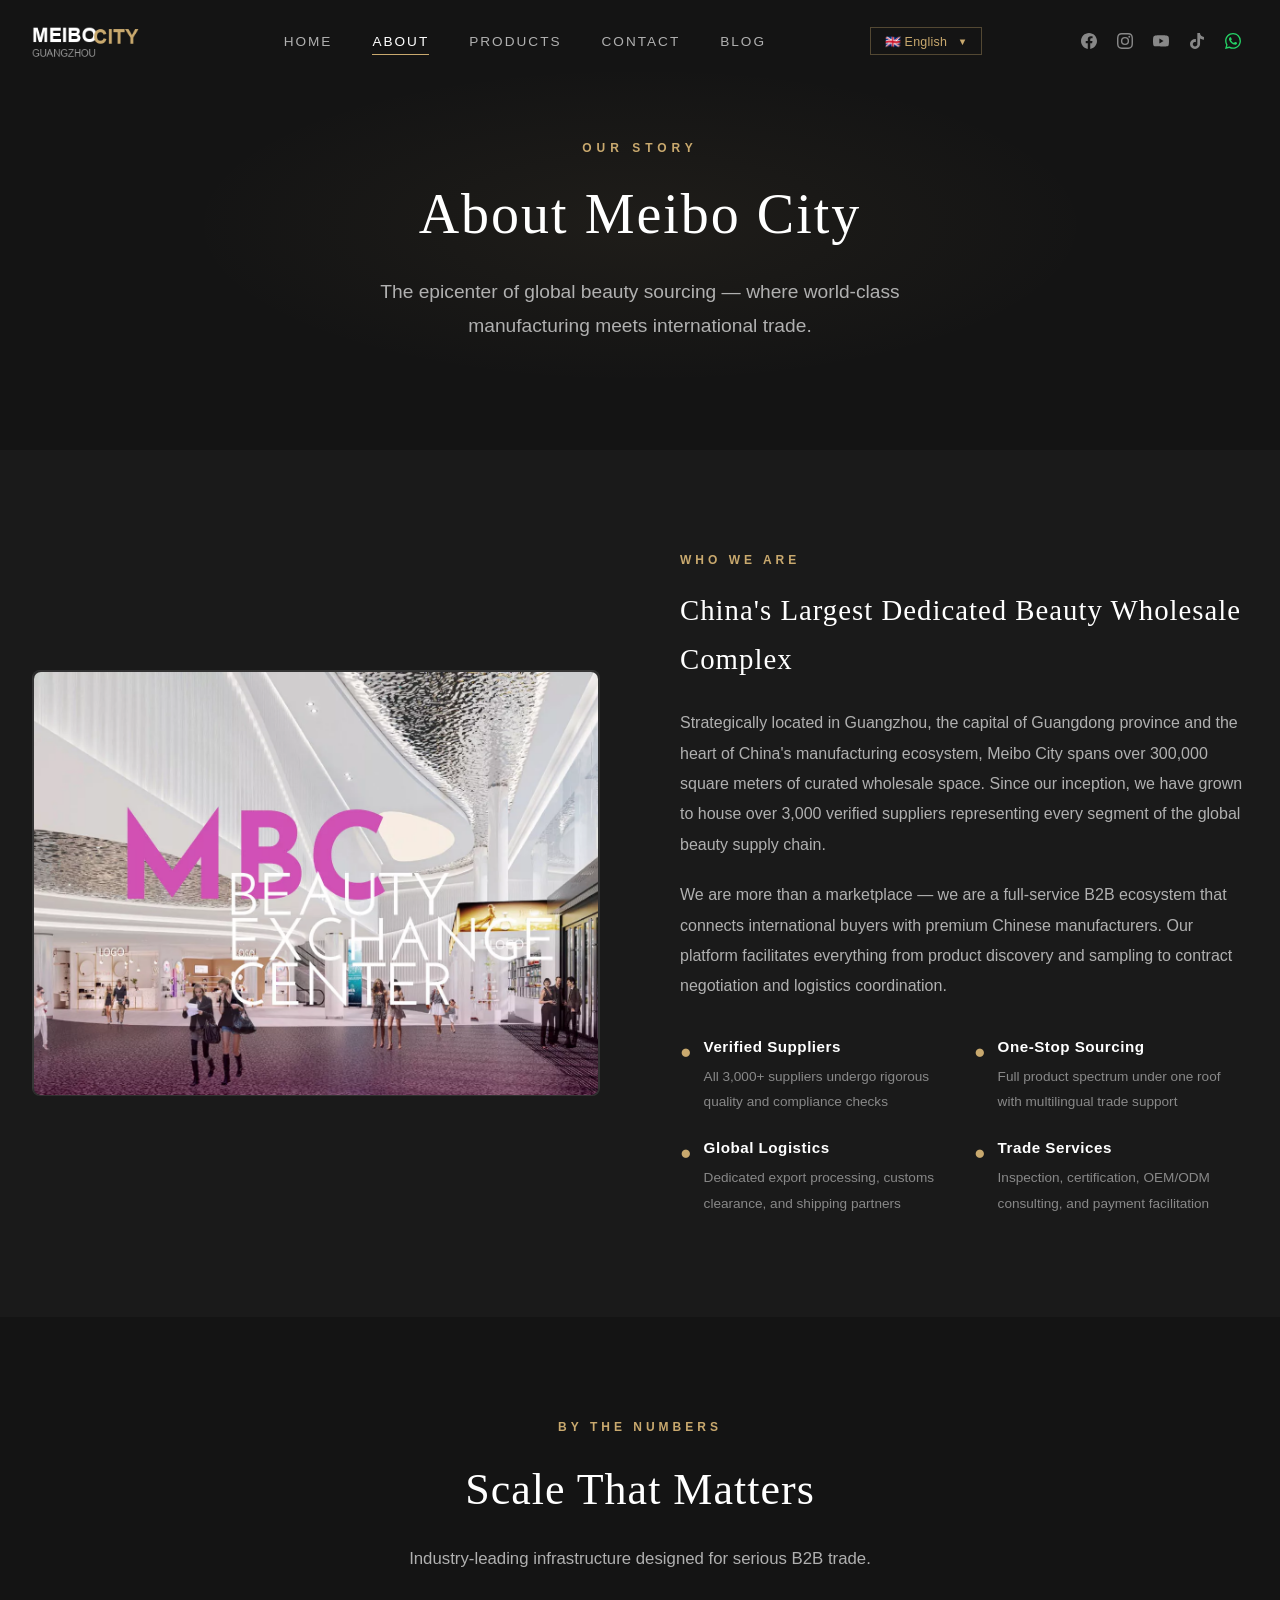
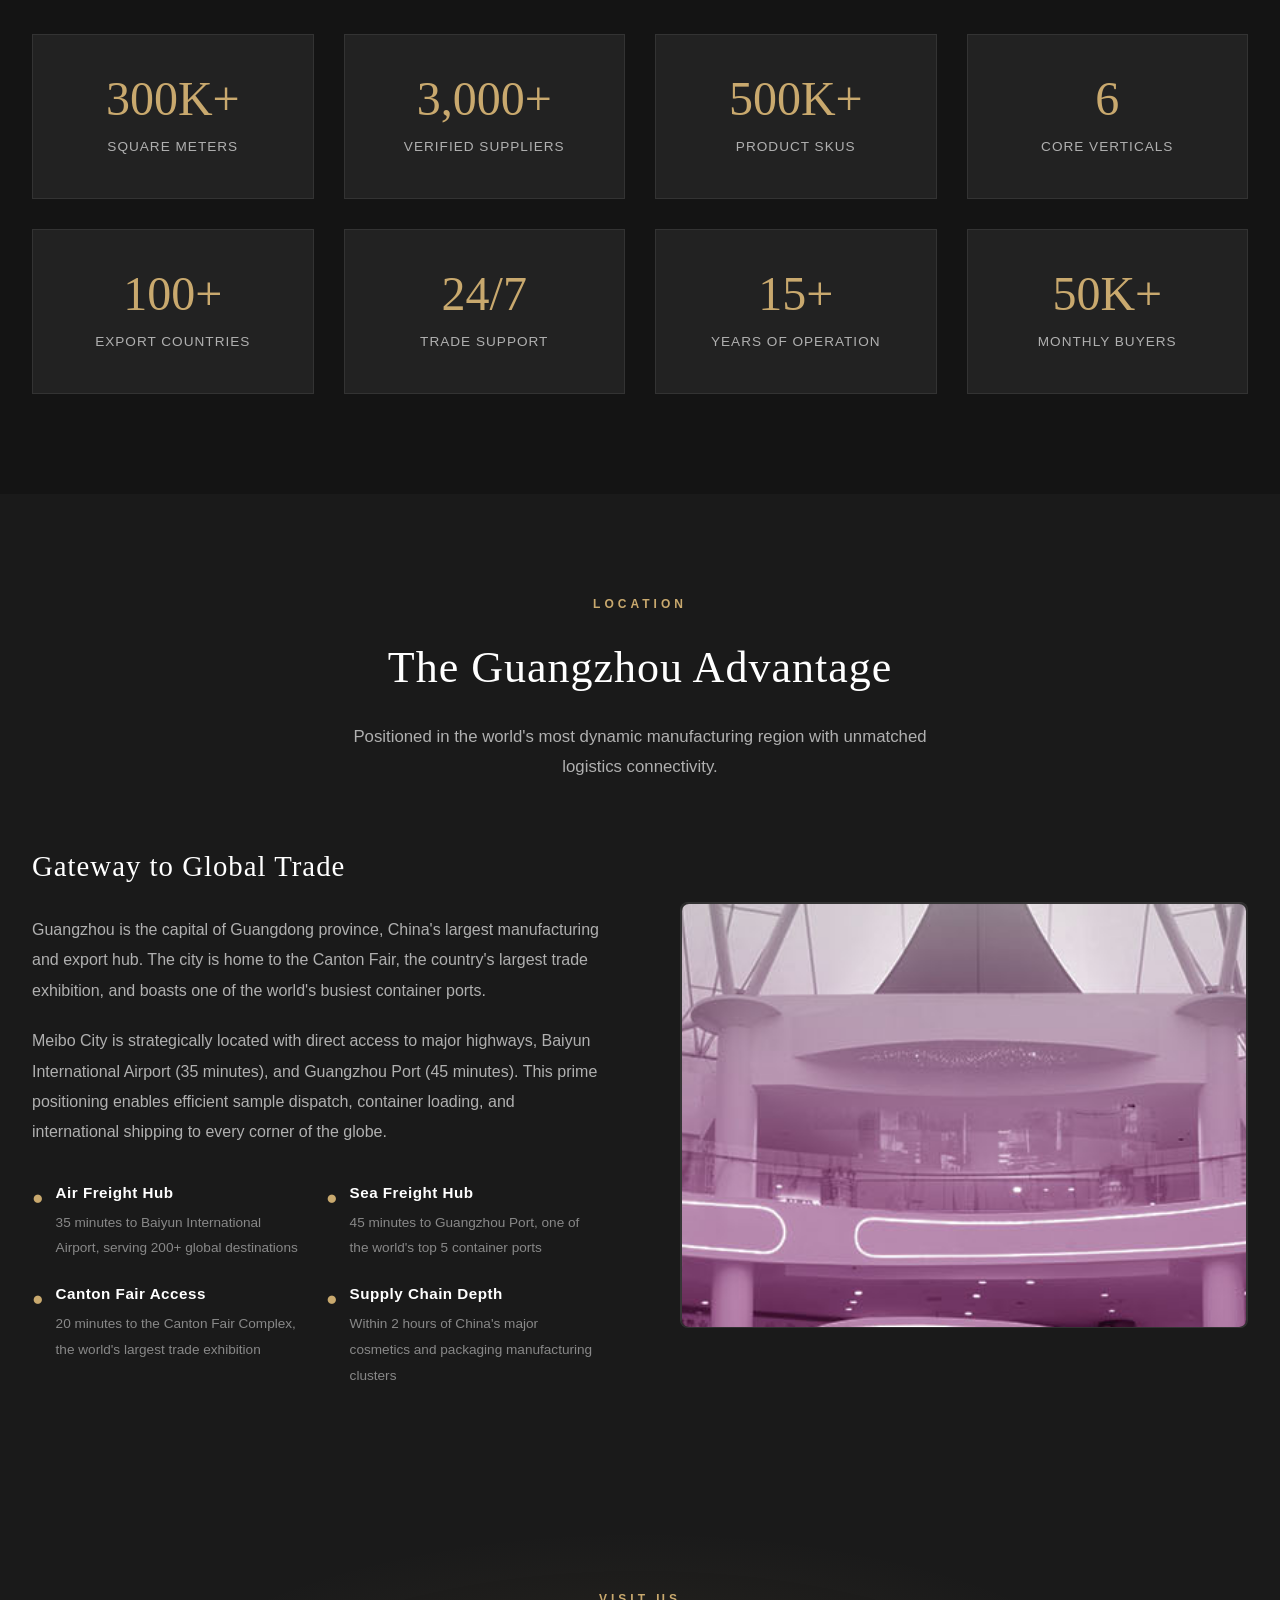
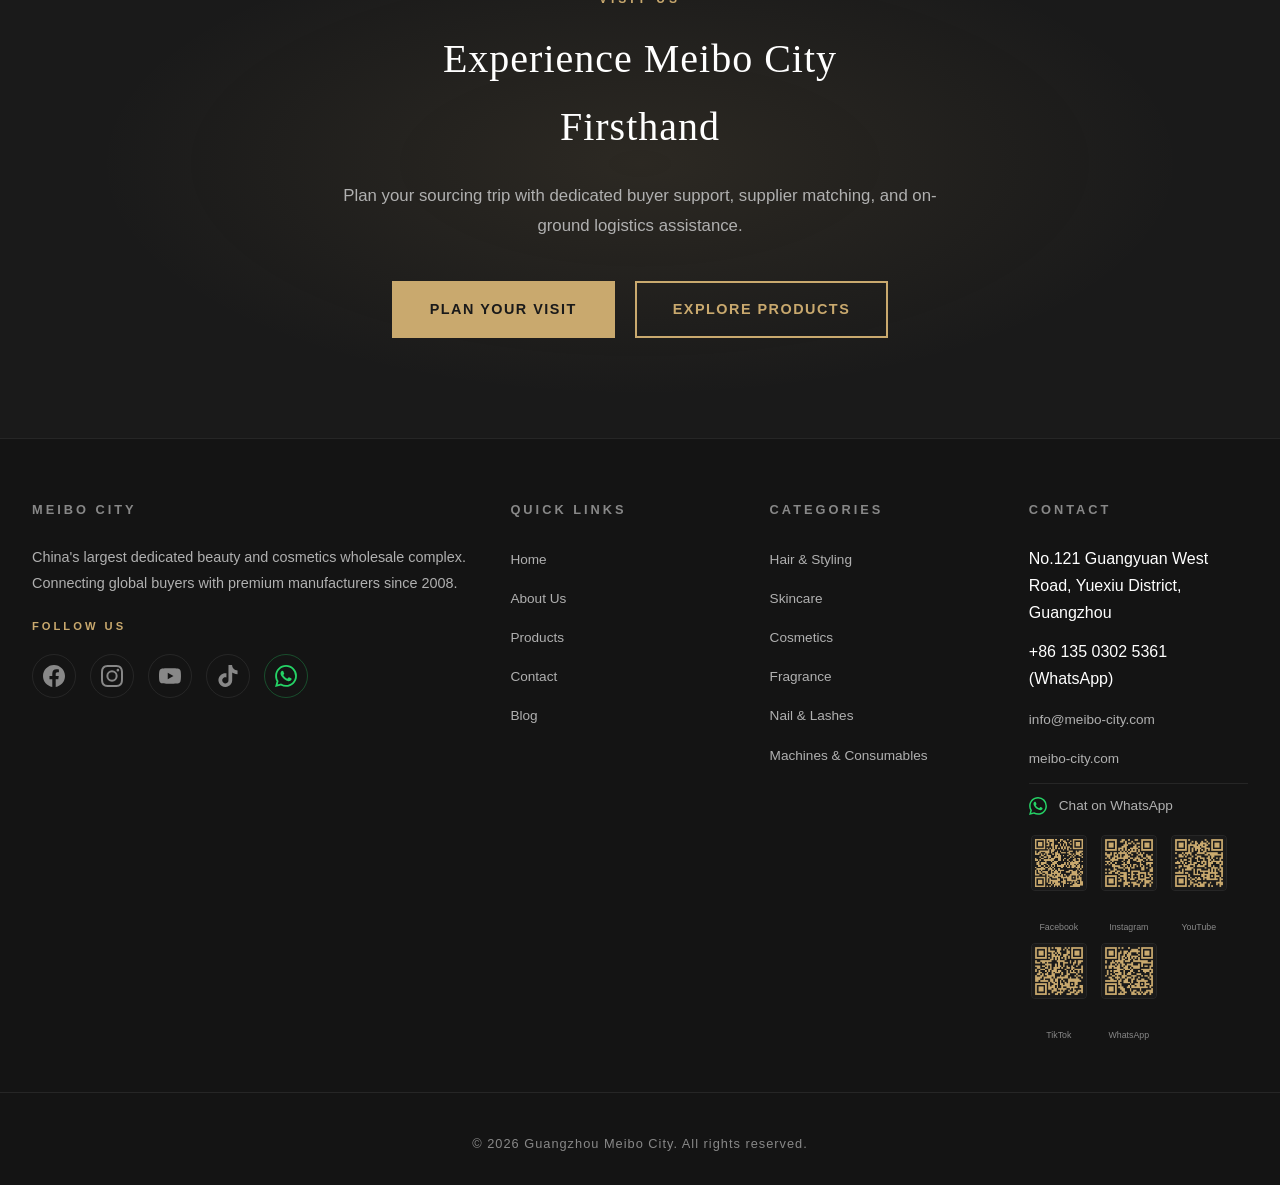
==== commit 2a224538: "feat: add blog section + Pages CMS backend + auto-build workflow" ====
--- a/about.html
+++ b/about.html
@@ -54,6 +54,7 @@
           <li><a href="about.html" class="active" data-i18n="nav.about">About</a></li>
           <li><a href="products.html" data-i18n="nav.products">Products</a></li>
           <li><a href="contact.html" data-i18n="nav.contact">Contact</a></li>
+          <li><a href="blog.html" data-i18n="nav.blog">Blog</a></li>
         </ul>
       </nav>
       <div id="lang-switcher" class="lang-switcher"></div>
@@ -289,6 +290,7 @@
           <li><a href="about.html" data-i18n="footer.quick.about">About Us</a></li>
           <li><a href="products.html" data-i18n="footer.quick.products">Products</a></li>
           <li><a href="contact.html" data-i18n="footer.quick.contact">Contact</a></li>
+          <li><a href="blog.html" data-i18n="footer.quick.blog">Blog</a></li>
         </ul>
       </div>
       <div class="footer-col">
--- a/assets/css/style.css
+++ b/assets/css/style.css
@@ -1683,3 +1683,426 @@
     flex-direction: column;
   }
 }
+
+/* ==========================================================================
+   BLOG (appended) — blog listing page + single article page
+   ========================================================================== */
+
+/* ---- Blog hero ---- */
+.blog-hero {
+  position: relative;
+  padding: 150px 0 70px;
+  text-align: center;
+  background:
+    radial-gradient(ellipse at 30% 40%, rgba(201, 169, 110, 0.08) 0%, transparent 55%),
+    radial-gradient(ellipse at 70% 60%, rgba(201, 169, 110, 0.05) 0%, transparent 55%),
+    var(--bg-secondary);
+  border-bottom: 1px solid var(--border-subtle);
+}
+
+.blog-hero::after {
+  content: '';
+  position: absolute;
+  left: 50%;
+  bottom: -1px;
+  transform: translateX(-50%);
+  width: 110px;
+  height: 3px;
+  background: linear-gradient(90deg, transparent, var(--gold), transparent);
+}
+
+.blog-hero-title {
+  font-family: var(--font-heading);
+  font-size: 3rem;
+  font-weight: 400;
+  line-height: 1.2;
+  letter-spacing: 1px;
+  color: var(--text-primary);
+  margin: 0;
+}
+
+.blog-hero-meta {
+  color: var(--text-secondary);
+  font-size: 0.85rem;
+  font-weight: 600;
+  letter-spacing: 2px;
+  text-transform: uppercase;
+  margin: 0;
+}
+
+.blog-hero-meta + .blog-hero-title {
+  margin-top: 1rem;
+}
+
+.blog-hero-title + .blog-hero-meta {
+  margin-top: 1.2rem;
+}
+
+/* ---- Blog listing grid ---- */
+.blog-grid {
+  display: grid;
+  grid-template-columns: repeat(auto-fill, minmax(320px, 1fr));
+  gap: 2rem;
+}
+
+.blog-empty {
+  text-align: center;
+  color: var(--text-muted);
+  font-size: 1.05rem;
+  padding: 3rem 0;
+}
+
+/* ---- Blog card ---- */
+.blog-card {
+  display: flex;
+  flex-direction: column;
+  background: var(--bg-card);
+  border: 1px solid var(--border-subtle);
+  border-radius: 6px;
+  overflow: hidden;
+  text-decoration: none;
+  color: inherit;
+  transition: var(--transition-smooth);
+}
+
+.blog-card:hover {
+  transform: translateY(-6px);
+  background: var(--bg-card-hover);
+  border-color: var(--border-gold);
+  box-shadow: 0 18px 40px rgba(0, 0, 0, 0.45);
+}
+
+.blog-card-cover {
+  position: relative;
+  aspect-ratio: 16 / 9;
+  overflow: hidden;
+  background:
+    radial-gradient(ellipse at 40% 40%, rgba(201, 169, 110, 0.18) 0%, transparent 60%),
+    linear-gradient(135deg, var(--bg-secondary) 0%, var(--gold-dark) 100%);
+}
+
+.blog-card-cover img {
+  display: block;
+  width: 100%;
+  height: 100%;
+  object-fit: cover;
+  transition: transform 0.5s ease;
+}
+
+.blog-card:hover .blog-card-cover img {
+  transform: scale(1.05);
+}
+
+.blog-card-body {
+  display: flex;
+  flex-direction: column;
+  flex: 1;
+  padding: 1.6rem 1.6rem 1.8rem;
+}
+
+.blog-card-date {
+  color: var(--gold);
+  font-size: 0.75rem;
+  font-weight: 600;
+  letter-spacing: 1.6px;
+  text-transform: uppercase;
+  margin: 0 0 0.7rem;
+}
+
+.blog-card-title {
+  font-family: var(--font-heading);
+  font-size: 1.35rem;
+  font-weight: 400;
+  line-height: 1.35;
+  color: var(--text-primary);
+  margin: 0 0 0.8rem;
+  transition: color var(--transition-smooth);
+}
+
+.blog-card:hover .blog-card-title {
+  color: var(--gold);
+}
+
+.blog-card-excerpt {
+  flex: 1;
+  color: var(--text-secondary);
+  font-size: 0.95rem;
+  line-height: 1.7;
+  margin: 0 0 1.3rem;
+}
+
+.blog-card-more {
+  display: inline-flex;
+  align-items: center;
+  gap: 0.5rem;
+  color: var(--gold);
+  font-size: 0.8rem;
+  font-weight: 600;
+  letter-spacing: 1.6px;
+  text-transform: uppercase;
+}
+
+.blog-card-more::after {
+  content: '\2192';
+  transition: transform var(--transition-smooth);
+}
+
+.blog-card:hover .blog-card-more::after {
+  transform: translateX(5px);
+}
+
+/* ---- Single article ---- */
+.post-content {
+  max-width: 820px;
+  margin: 0 auto;
+  color: var(--text-secondary);
+  font-size: 1.05rem;
+  line-height: 1.85;
+}
+
+.post-content > *:first-child {
+  margin-top: 0;
+}
+
+.post-content h2 {
+  font-family: var(--font-heading);
+  font-size: 1.8rem;
+  font-weight: 400;
+  line-height: 1.3;
+  color: var(--text-primary);
+  margin: 2.8rem 0 1rem;
+  padding-bottom: 0.6rem;
+  border-bottom: 1px solid var(--border-subtle);
+}
+
+.post-content h3 {
+  font-family: var(--font-heading);
+  font-size: 1.35rem;
+  font-weight: 400;
+  line-height: 1.35;
+  color: var(--gold);
+  margin: 2.2rem 0 0.8rem;
+}
+
+.post-content p {
+  margin: 0 0 1.4rem;
+}
+
+.post-content ul,
+.post-content ol {
+  margin: 0 0 1.6rem;
+  padding-left: 1.5rem;
+}
+
+.post-content li {
+  margin-bottom: 0.6rem;
+}
+
+.post-content li::marker {
+  color: var(--gold);
+}
+
+.post-content blockquote {
+  margin: 2rem 0;
+  padding: 1.2rem 1.6rem;
+  border-left: 3px solid var(--gold);
+  background: rgba(201, 169, 110, 0.06);
+  color: var(--text-primary);
+  font-style: italic;
+}
+
+.post-content blockquote p:last-child {
+  margin-bottom: 0;
+}
+
+.post-content img {
+  display: block;
+  max-width: 100%;
+  height: auto;
+  margin: 2rem auto;
+  border-radius: 4px;
+}
+
+.post-content a {
+  color: var(--gold);
+  text-decoration: none;
+  border-bottom: 1px solid var(--border-gold);
+  transition: var(--transition-smooth);
+}
+
+.post-content a:hover {
+  color: var(--gold-light);
+  border-bottom-color: var(--gold);
+}
+
+.post-content code {
+  font-family: 'Consolas', 'Monaco', 'Courier New', monospace;
+  font-size: 0.9em;
+  color: var(--gold-light);
+  background: rgba(255, 255, 255, 0.07);
+  padding: 0.15em 0.45em;
+  border-radius: 3px;
+}
+
+.post-content pre {
+  margin: 0 0 1.6rem;
+  padding: 1.2rem 1.4rem;
+  background: var(--bg-secondary);
+  border: 1px solid var(--border-subtle);
+  border-radius: 5px;
+  overflow-x: auto;
+}
+
+.post-content pre code {
+  color: var(--text-secondary);
+  background: none;
+  padding: 0;
+}
+
+.post-content strong {
+  color: var(--text-primary);
+}
+
+.post-content hr {
+  border: 0;
+  border-top: 1px solid var(--border-subtle);
+  margin: 2.5rem 0;
+}
+
+.post-content table {
+  width: 100%;
+  border-collapse: collapse;
+  margin: 0 0 1.8rem;
+  font-size: 0.95rem;
+}
+
+.post-content th,
+.post-content td {
+  border: 1px solid var(--border-subtle);
+  padding: 0.7rem 0.9rem;
+  text-align: left;
+}
+
+.post-content th {
+  color: var(--text-primary);
+  background: rgba(201, 169, 110, 0.1);
+}
+
+.post-cover {
+  display: block;
+  width: 100%;
+  height: auto;
+  border-radius: 6px;
+}
+
+.post-content img.post-cover {
+  margin: 0 0 2.4rem;
+}
+
+.post-back {
+  max-width: 820px;
+  margin: 3rem auto 0;
+  padding-top: 1.5rem;
+  border-top: 1px solid var(--border-subtle);
+}
+
+.post-back a {
+  color: var(--gold);
+  font-size: 0.82rem;
+  font-weight: 600;
+  letter-spacing: 1.6px;
+  text-transform: uppercase;
+  text-decoration: none;
+  transition: var(--transition-smooth);
+}
+
+.post-back a::before {
+  content: '\2190';
+  margin-right: 0.5rem;
+}
+
+.post-back a:hover {
+  color: var(--gold-light);
+}
+
+/* ---- Blog responsive ---- */
+@media (max-width: 992px) {
+  .blog-hero {
+    padding: 130px 0 55px;
+  }
+
+  .blog-hero-title {
+    font-size: 2.4rem;
+  }
+
+  .blog-grid {
+    grid-template-columns: repeat(auto-fill, minmax(280px, 1fr));
+    gap: 1.5rem;
+  }
+}
+
+@media (max-width: 768px) {
+  .blog-hero {
+    padding: 115px 0 45px;
+  }
+
+  .blog-hero-title {
+    font-size: 1.9rem;
+  }
+
+  .blog-grid {
+    grid-template-columns: 1fr;
+  }
+
+  .post-content {
+    font-size: 1rem;
+    line-height: 1.8;
+  }
+
+  .post-content h2 {
+    font-size: 1.5rem;
+    margin-top: 2.2rem;
+  }
+
+  .post-content h3 {
+    font-size: 1.2rem;
+  }
+}
+
+@media (max-width: 480px) {
+  .blog-hero-title {
+    font-size: 1.6rem;
+  }
+
+  .blog-card-body {
+    padding: 1.3rem;
+  }
+}
+
+/* ---- Blog RTL (Arabic) ---- */
+html[dir="rtl"] .blog-hero,
+html[dir="rtl"] .blog-card-body,
+html[dir="rtl"] .post-content {
+  text-align: right;
+}
+
+html[dir="rtl"] .post-content ul,
+html[dir="rtl"] .post-content ol {
+  padding-left: 0;
+  padding-right: 1.5rem;
+}
+
+html[dir="rtl"] .post-content blockquote {
+  border-left: 0;
+  border-right: 3px solid var(--gold);
+}
+
+html[dir="rtl"] .blog-card-more::after {
+  content: '\2190';
+}
+
+html[dir="rtl"] .post-back a::before {
+  content: '\2192';
+  margin-right: 0;
+  margin-left: 0.5rem;
+}
